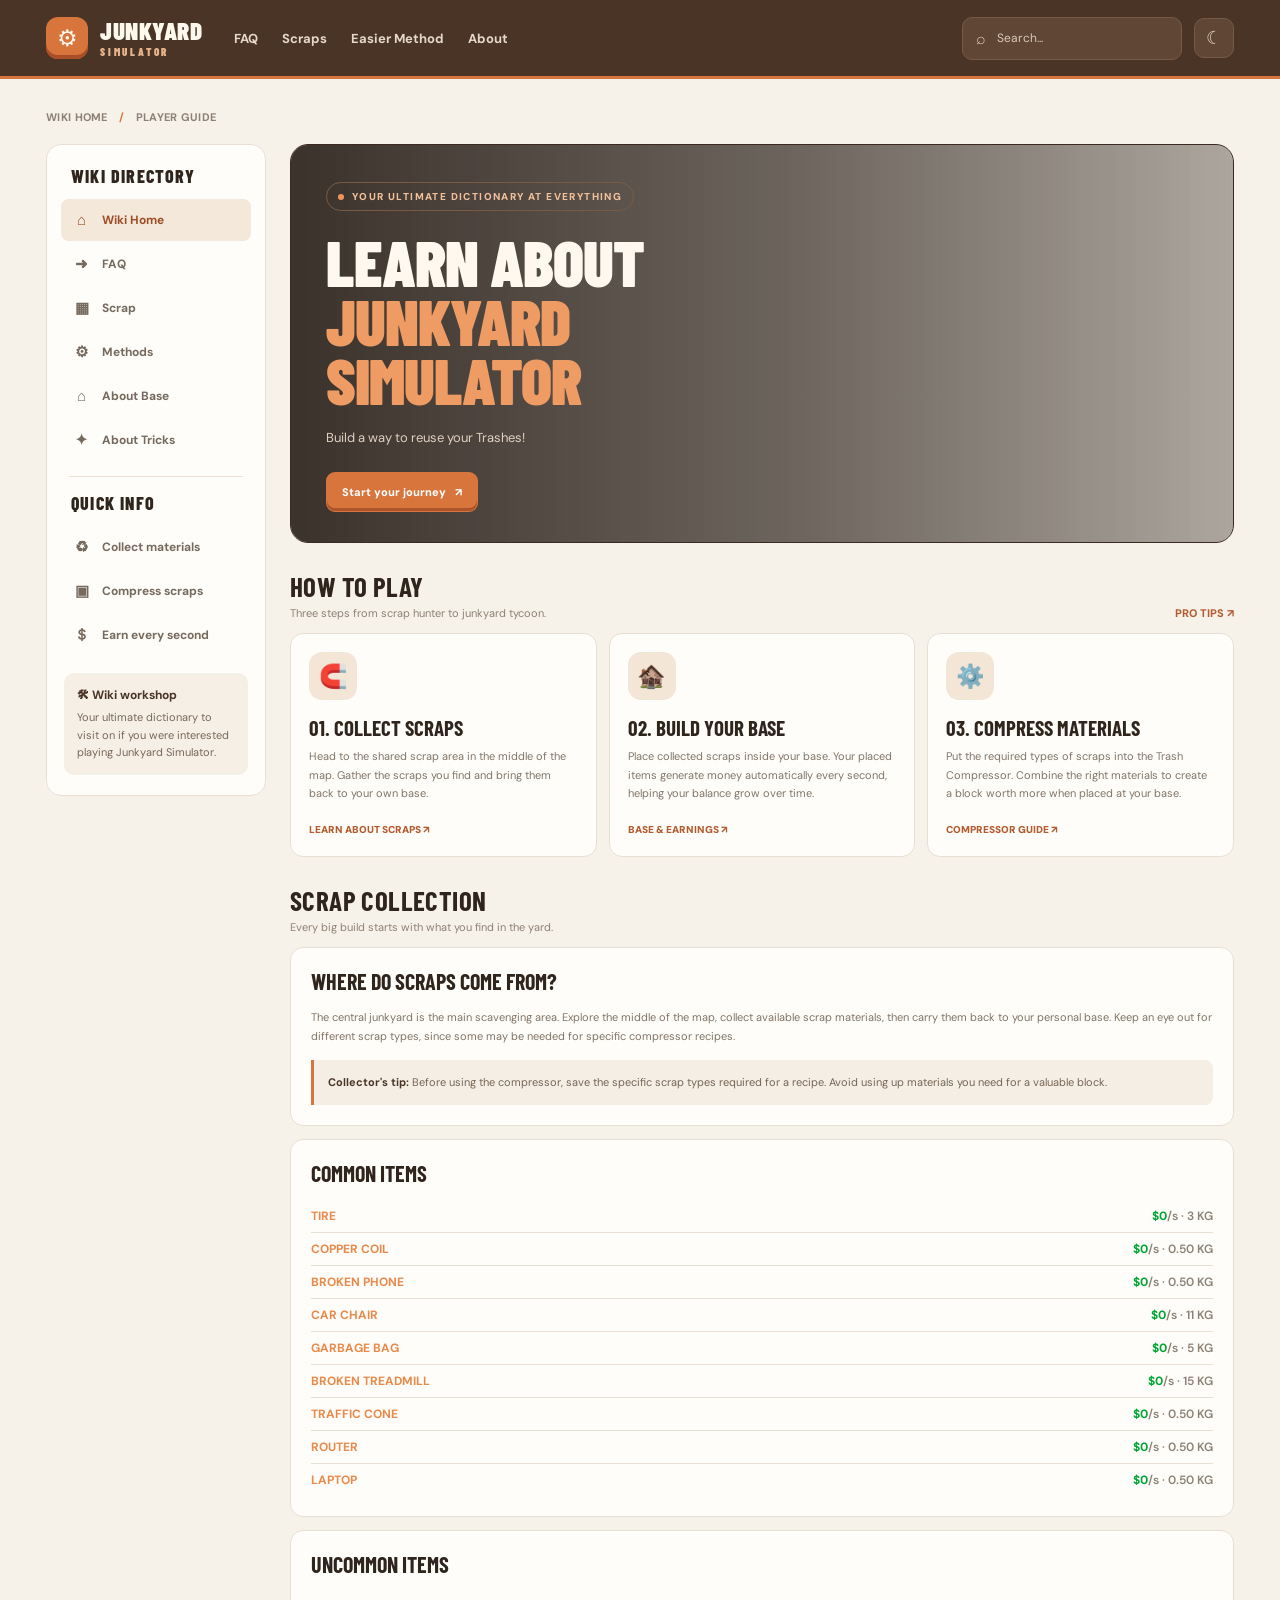
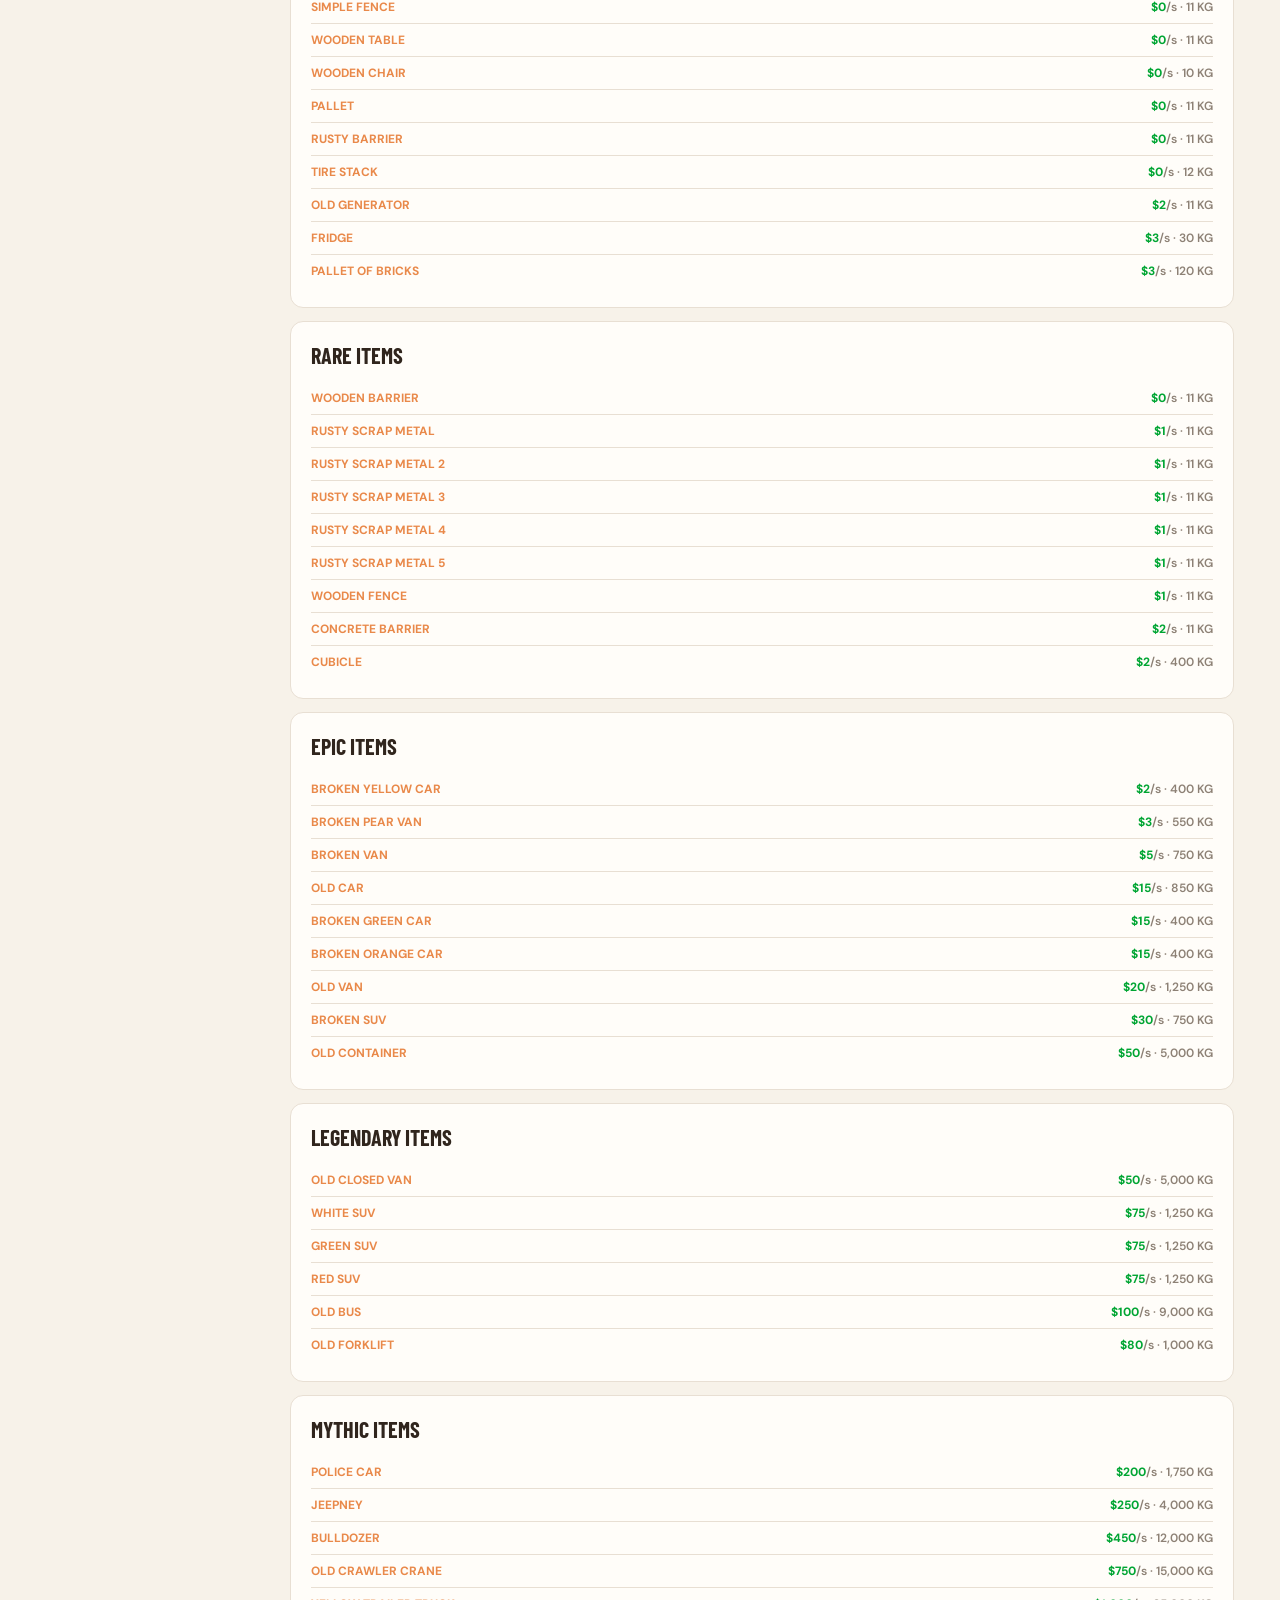
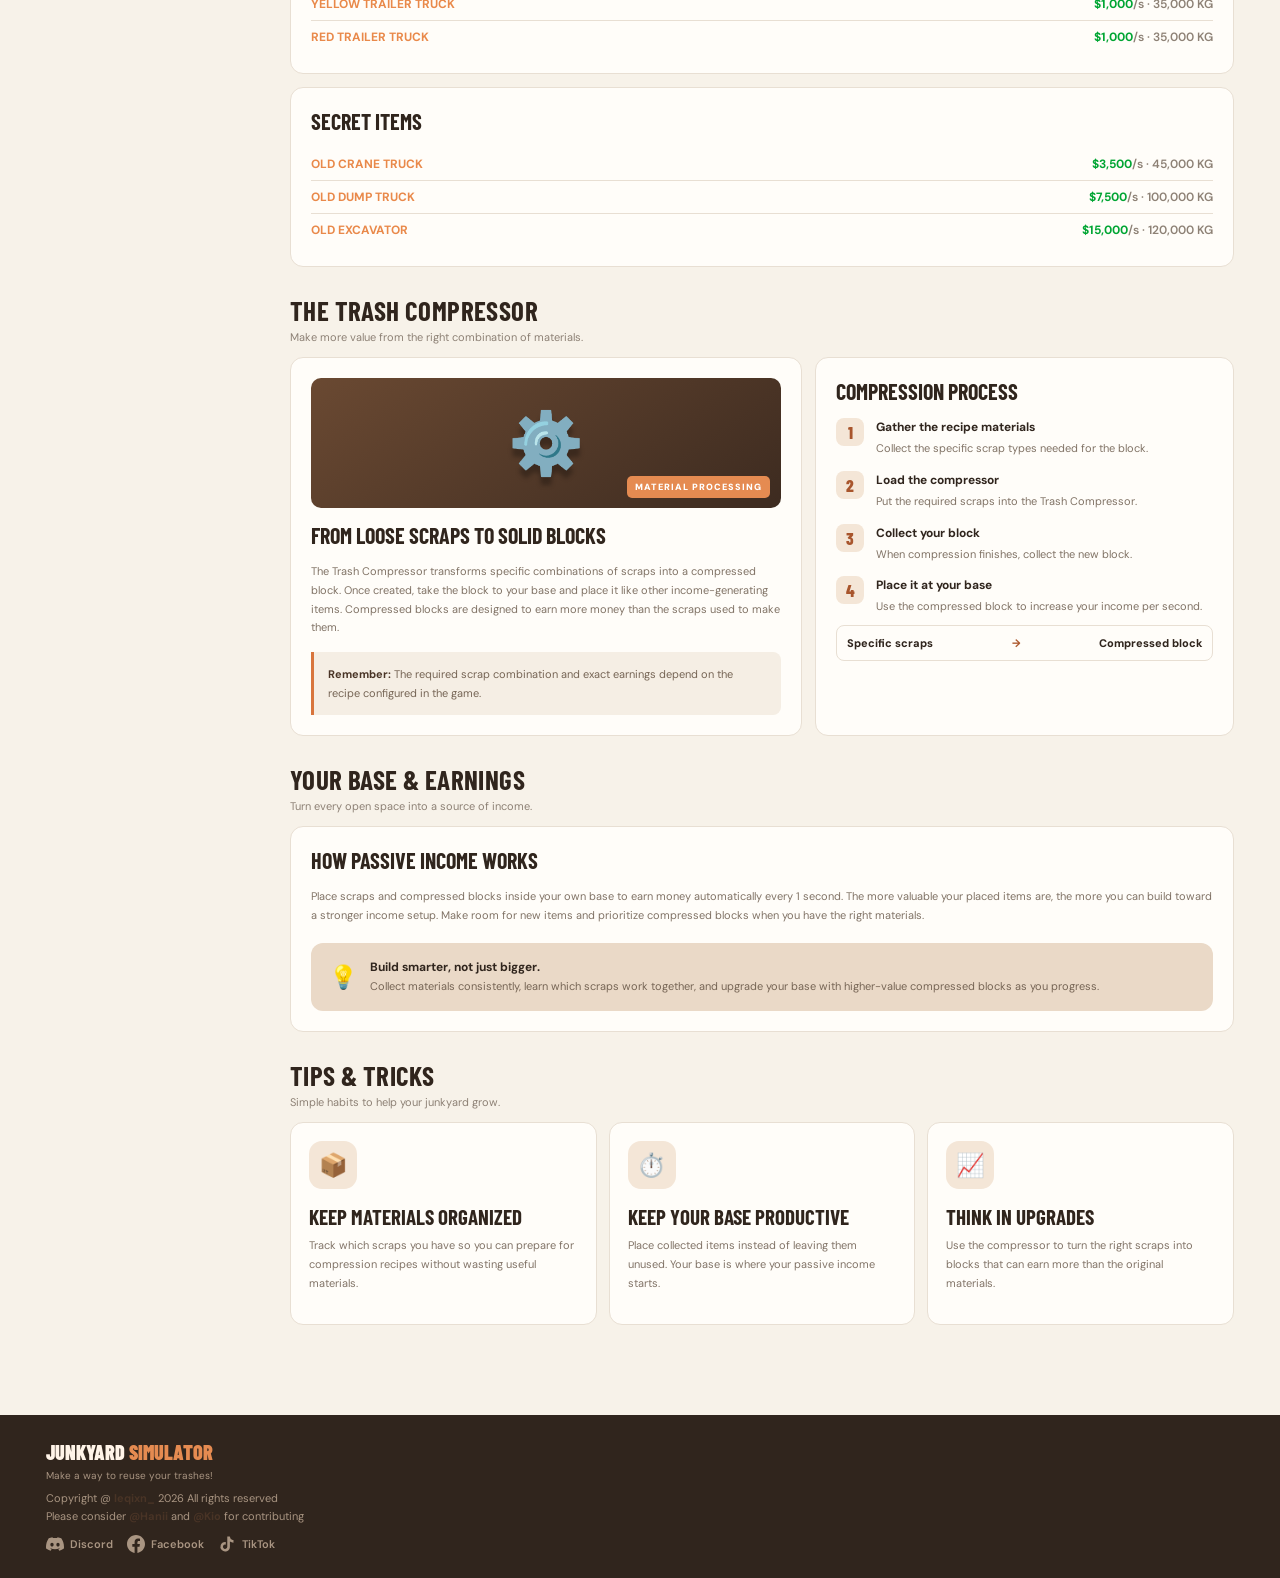
==== index.html @ 0f5ad276 "typo" ====
<!DOCTYPE html>
<html lang="en">
<head>
<meta charset="UTF-8">
<meta name="viewport" content="width=device-width, initial-scale=1.0">
<title>Junkyard Simulator Wiki</title>
<meta name="description" content="Your ultimate dictionary for Junkyard Simulator. Learn scraps, compressor recipes, base earnings, and pro tips.">
<meta name="theme-color" content="#d8753d">
<meta name="robots" content="index,follow">
<link rel="canonical" href="https://junkyardsimulator-wiki.fun/">
<meta name="color-scheme" content="light dark">
<meta property="og:type" content="website">
<meta property="og:url" content="https://junkyardsimulator-wiki.fun/">
<meta property="og:site_name" content="Junkyard Simulator Wiki">
<meta property="og:title" content="Junkyard Simulator Wiki">
<meta property="og:description" content="Build a way to reuse your trashes! Full guide on scraps, compressor, base earnings, and every item from Common to Secret.">
<meta property="og:image" content="https://junkyardsimulator-wiki.fun/images/background.png">
<meta property="og:image:secure_url" content="https://junkyardsimulator-wiki.fun/images/background.png">
<meta property="og:image:type" content="image/png">
<meta property="og:image:width" content="1695">
<meta property="og:image:height" content="986">
<meta property="og:image:alt" content="Junkyard Simulator Wiki background image">
<meta name="twitter:card" content="summary_large_image">
<meta name="twitter:title" content="Junkyard Simulator Wiki">
<meta name="twitter:description" content="Build a way to reuse your trashes! Full guide on scraps, compressor, base earnings, and every item from Common to Secret.">
<meta name="twitter:image" content="https://junkyardsimulator-wiki.fun/images/background.png">
<link rel="icon" href="https://tr.rbxcdn.com/180DAY-026770397558af02a18752bb04d2cb8a/768/432/Image/Webp/noFilter" type="image/webp">
<link rel="apple-touch-icon" href="https://tr.rbxcdn.com/180DAY-026770397558af02a18752bb04d2cb8a/768/432/Image/Webp/noFilter">
<link rel="preconnect" href="https://fonts.googleapis.com">
<link rel="preconnect" href="https://fonts.gstatic.com" crossorigin>
<link href="https://fonts.googleapis.com/css2?family=Barlow+Condensed:wght@600;700;800;900&family=DM+Sans:wght@400;500;600;700;800&display=swap" rel="stylesheet">
<style>
:root{
  --ink:#30251d;
  --brown:#493426;
  --brown2:#684a35;
  --rust:#d8753d;
  --cream:#f7f2e9;
  --paper:#fffdf9;
  --muted:#8d8175;
  --line:#e8dfd3;
  --green:#66865b;
  --topbar-text:#fff8ed;
  --nav-text:#e7d9ca;
  --search-bg:#604735;
  --search-border:#765a45;
  --search-placeholder:#d8c8b9;
  --side-text:#76695e;
  --side-hover-bg:#f4e8db;
  --side-hover-text:#9e4e26;
  --side-note-bg:#f6efe5;
  --side-note-text:#78685a;
  --hero-text:#fff8ee;
  --hero-p:#e1d0c0;
  --feature-p:#827468;
  --step-p:#817366;
  --tip-bg:#f5eee4;
  --tip-text:#766555;
  --info-bg:#ead9c7;
  --footer-bg:#30251d;
  --footer-text:#d9c6b5;
  --footer-muted:#a99582;
  --item-name:#E9894A;
}
body.dark{
  --ink:#e8e0d5;
  --brown:#1a1410;
  --brown2:#2a211c;
  --rust:#d8753d;
  --cream:#12100e;
  --paper:#1c1814;
  --muted:#9a8f82;
  --line:#2e2822;
  --green:#66865b;
  --topbar-text:#fff8ed;
  --nav-text:#cbbbaa;
  --search-bg:#2a211c;
  --search-border:#3d322a;
  --search-placeholder:#9a8f82;
  --side-text:#a99a8c;
  --side-hover-bg:#2a211c;
  --side-hover-text:#ef9b64;
  --side-note-bg:#221c18;
  --side-note-text:#a99a8c;
  --hero-text:#fff8ee;
  --hero-p:#cbbbaa;
  --feature-p:#a99a8c;
  --step-p:#a99a8c;
  --tip-bg:#221c18;
  --tip-text:#a99a8c;
  --info-bg:#2a211c;
  --footer-bg:#0e0c0a;
  --footer-text:#cbbbaa;
  --footer-muted:#8a7d70;
  --item-name:#E9894A;
}
*{box-sizing:border-box}
html{scroll-behavior:smooth}
body{margin:0;background:var(--cream);color:var(--ink);font-family:"DM Sans",sans-serif;transition:background .25s,color .25s}
a{color:inherit;text-decoration:none}
button{font:inherit;cursor:pointer;border:0;background:none}
.topbar{background:var(--brown);color:var(--topbar-text);border-bottom:3px solid var(--rust)}
.topbar-inner{max-width:1240px;margin:auto;padding:0 26px;min-height:76px;display:flex;align-items:center;gap:32px}
.brand{display:flex;align-items:center;gap:12px;min-width:max-content}
.brand-mark{height:42px;width:42px;border-radius:12px;background:var(--rust);display:grid;place-items:center;font-size:23px;box-shadow:inset 0 -4px #a94e27}
.brand-name{font-family:"Barlow Condensed",sans-serif;font-weight:900;font-size:25px;line-height:.9;letter-spacing:.5px}
.brand-name span{display:block;color:#e7b38c;font-size:11px;letter-spacing:2.8px;margin-top:5px}
.nav{display:flex;align-items:center;gap:24px;font-size:13px;font-weight:700;color:var(--nav-text)}
.nav a:hover{color:#ffbd8d}
.top-right{margin-left:auto;display:flex;align-items:center;gap:12px}
.search{display:flex;align-items:center;gap:9px;background:var(--search-bg);border:1px solid var(--search-border);border-radius:10px;padding:10px 13px;width:220px;color:var(--search-placeholder)}
.search input{background:transparent;border:0;outline:0;color:white;width:100%;font:inherit;font-size:12px}
.search input::placeholder{color:var(--search-placeholder)}
.theme-toggle{width:40px;height:40px;border-radius:10px;background:var(--search-bg);border:1px solid var(--search-border);display:grid;place-items:center;color:#e7d9ca;font-size:18px;transition:.2s}
.theme-toggle:hover{background:#765a45;color:#fff}
.page{max-width:1240px;margin:auto;padding:24px 26px 60px}
.breadcrumb{font-size:11px;color:var(--muted);font-weight:700;letter-spacing:.3px;margin:7px 0 20px}
.breadcrumb span{color:var(--rust);padding:0 8px}
.layout{display:grid;grid-template-columns:220px minmax(0,1fr);gap:24px;align-items:start}
.sidebar{background:var(--paper);border:1px solid var(--line);border-radius:15px;padding:20px 14px;position:sticky;top:18px}
.side-heading{font-family:"Barlow Condensed",sans-serif;font-size:18px;font-weight:800;letter-spacing:1.2px;margin:0 10px 12px}
.side-link{display:flex;align-items:center;gap:10px;padding:11px 10px;border-radius:8px;font-size:12px;font-weight:700;color:var(--side-text);margin:2px 0}
.side-link .ico{width:21px;text-align:center;font-size:15px}
.side-link.active,.side-link:hover{background:var(--side-hover-bg);color:var(--side-hover-text)}
.side-divider{height:1px;background:var(--line);margin:15px 8px}
.side-note{background:var(--side-note-bg);border-radius:10px;padding:13px;margin:17px 3px 0;font-size:11px;color:var(--side-note-text);line-height:1.6}
.side-note strong{display:block;color:var(--brown);font-size:12px;margin-bottom:4px}
body.dark .side-note strong{color:#ef9b64}
.content{min-width:0}
.hero{background-image:linear-gradient(90deg,rgba(30,20,14,.25),rgba(30,20,14,.12)),url("https://junkyardsimulator-wiki.fun/images/background.png");background-position:center;background-size:cover;background-repeat:no-repeat;border-radius:18px;overflow:hidden;position:relative;min-height:350px;color:var(--hero-text);display:grid;grid-template-columns:1.03fr .97fr;border:1px solid #3b2a1f}
.hero:before{content:"";position:absolute;inset:0;background:linear-gradient(90deg,rgba(30,20,14,.82) 0%,rgba(30,20,14,.55) 55%,rgba(30,20,14,.25) 100%);z-index:1}
.hero-copy{padding:37px 0 30px 35px;position:relative;z-index:2}
.eyebrow{display:inline-flex;align-items:center;gap:8px;border:1px solid #795b43;border-radius:30px;padding:7px 11px;font-size:10px;font-weight:800;letter-spacing:1.4px;color:#f2c19c;text-transform:uppercase}
.eyebrow:before{content:"";width:6px;height:6px;background:#ef965e;border-radius:50%}
h1{font-family:"Barlow Condensed",sans-serif;font-size:clamp(47px,5vw,68px);line-height:.92;letter-spacing:-1px;text-transform:uppercase;margin:22px 0 16px;font-weight:900;max-width:420px}
h1 em{font-style:normal;color:#ef9b64}
.hero-copy p{font-size:13px;line-height:1.8;color:var(--hero-p);max-width:370px;margin:0 0 23px}
.hero-actions{display:flex;gap:10px;flex-wrap:wrap}
.btn{display:inline-flex;align-items:center;justify-content:center;gap:9px;padding:12px 15px;border-radius:9px;font-size:11px;font-weight:800;border:1px solid transparent;transition:.2s}
.btn-primary{background:var(--rust);color:white;box-shadow:inset 0 -3px #ac552b}
.btn-primary:hover{transform:translateY(-2px);background:#e7844b}
.btn-outline{border-color:#80634d;color:#fff4e8}
.btn-outline:hover{background:#604735}
.hero-art{display:none}
section[id]{scroll-margin-top:22px}
button:focus-visible,a:focus-visible,input:focus-visible{outline:3px solid #ef9b64;outline-offset:3px}
.item-list .meta{font-variant-numeric:tabular-nums}
@media(prefers-reduced-motion:reduce){html{scroll-behavior:auto}*,*::before,*::after{transition:none!important;animation:none!important}}
.section-head{display:flex;align-items:end;justify-content:space-between;gap:12px;margin:27px 0 13px}
.section-head h2{font-family:"Barlow Condensed",sans-serif;text-transform:uppercase;font-size:27px;letter-spacing:.4px;margin:0}
.section-head p{font-size:11px;color:var(--muted);margin:4px 0 0}
.text-link{font-size:11px;color:#b45c30;font-weight:800;white-space:nowrap}
.feature-grid{display:grid;grid-template-columns:repeat(3,1fr);gap:12px}
.feature{background:var(--paper);border:1px solid var(--line);border-radius:13px;padding:18px;transition:.2s}
.feature:hover{transform:translateY(-3px);box-shadow:0 9px 22px #4c33200d;border-color:#d7b79a}
.feature-icon{width:48px;height:48px;display:grid;place-items:center;background:#f4e6d7;border-radius:13px;font-size:23px;margin-bottom:15px}
body.dark .feature-icon{background:#2a211c}
.feature h3{font-family:"Barlow Condensed",sans-serif;text-transform:uppercase;font-size:21px;margin:0 0 7px}
.feature p{font-size:11px;color:var(--feature-p);line-height:1.7;margin:0 0 14px}
.feature a{font-size:10px;color:#b45c30;font-weight:900}
.guide-grid{display:grid;grid-template-columns:1.1fr .9fr;gap:13px}
.panel{background:var(--paper);border:1px solid var(--line);border-radius:13px;padding:20px}
.panel h3{font-family:"Barlow Condensed",sans-serif;text-transform:uppercase;font-size:22px;margin:0 0 14px}
.steps{display:grid;gap:13px}
.step{display:flex;gap:12px;align-items:flex-start}
.step-num{width:28px;height:28px;border-radius:8px;background:#f4e6d7;color:#a8552c;display:grid;place-items:center;font-family:"Barlow Condensed",sans-serif;font-size:17px;font-weight:800;flex-shrink:0}
body.dark .step-num{background:#2a211c}
.step strong{display:block;font-size:12px;margin:1px 0 4px}
.step p{font-size:11px;color:var(--step-p);line-height:1.65;margin:0}
.tip{background:var(--tip-bg);border-left:3px solid var(--rust);padding:13px 14px;border-radius:0 8px 8px 0;font-size:11px;color:var(--tip-text);line-height:1.7;margin-top:15px}
.tip strong{color:var(--brown)}
body.dark .tip strong{color:#ef9b64}
.compressor-visual{height:130px;border-radius:10px;background:linear-gradient(145deg,#6a4932,#3d2b20);display:grid;place-items:center;position:relative;overflow:hidden;margin-bottom:14px}
.compressor-icon{font-size:61px;filter:drop-shadow(0 8px 2px #0004)}
.compressor-label{position:absolute;bottom:10px;right:11px;background:#e58b51;color:#fff;padding:5px 8px;border-radius:5px;font-size:9px;font-weight:900;letter-spacing:1px}
.panel p{font-size:11px;color:var(--step-p);line-height:1.7}
.recipe{display:flex;align-items:center;justify-content:space-between;border:1px solid var(--line);border-radius:8px;padding:10px;margin-top:9px;font-size:11px;font-weight:800}
.recipe span{color:#ad5b31}
.info-banner{margin-top:18px;background:var(--info-bg);border-radius:12px;padding:16px 18px;display:flex;gap:12px;align-items:center}
.info-banner .bulb{font-size:23px}
.info-banner strong{font-size:12px;display:block;margin-bottom:3px}
.info-banner p{font-size:11px;color:var(--tip-text);margin:0;line-height:1.6}
.item-list{margin:0;padding:0;list-style:none}
.item-list li{padding:8px 0;border-bottom:1px solid var(--line);font-size:12px;display:flex;justify-content:space-between;gap:12px}
.item-list li:last-child{border-bottom:0}
.item-list .name{font-weight:700;color:var(--item-name)}
.item-list .meta{color:var(--muted);font-weight:600;white-space:nowrap}
.item-list .price{color:#00A533;font-weight:700}
.copyright{font-size:11px;color:var(--footer-muted);line-height:1.6;margin-top:8px}
.copyright .hl{color:#493426;font-weight:700}
body.dark .copyright .hl{color:#E9894A}
.social-links{display:flex;flex-wrap:wrap;gap:14px;margin-top:10px}
.social-link{display:inline-flex;align-items:center;gap:6px;color:var(--footer-muted);font-size:11px;font-weight:600}
.social-link:hover{color:#fff4e8}
.social-link svg{width:18px;height:18px;fill:currentColor}
footer{background:var(--footer-bg);color:var(--footer-text);margin-top:30px}
.footer-inner{max-width:1240px;margin:auto;padding:25px 26px;display:flex;justify-content:space-between;align-items:center;gap:20px;font-size:10px}
.footer-brand{font-family:"Barlow Condensed",sans-serif;font-size:20px;font-weight:900;color:#fff4e8}
.footer-brand span{color:#e58b51}
.footer-inner p{color:var(--footer-muted);margin:5px 0 0}
.no-results{display:none;padding:15px;background:var(--paper);border:1px solid var(--line);border-radius:10px;font-size:12px;margin-top:10px}
@media(max-width:900px){.topbar-inner{gap:18px}.nav{gap:13px}.search{width:175px}.layout{grid-template-columns:180px minmax(0,1fr);gap:15px}.hero{grid-template-columns:1fr}.hero-copy{padding:30px 30px 10px}.feature-grid{gap:8px}.feature{padding:14px}}
@media(max-width:650px){.topbar-inner{padding:14px 17px;flex-wrap:wrap;gap:13px}.brand{margin-right:auto}.nav{order:3;width:100%;overflow-x:auto;padding-bottom:3px}.top-right{order:2;width:100%;justify-content:flex-end}.search{width:100%}.page{padding:17px 14px 40px}.layout{display:block}.sidebar{position:static;display:flex;gap:4px;overflow-x:auto;padding:8px;margin-bottom:15px}.side-heading,.side-divider,.side-note{display:none}.side-link{white-space:nowrap;padding:9px 11px;margin:0}.hero-copy{padding:25px 22px 8px}.feature-grid{grid-template-columns:1fr}.feature{display:grid;grid-template-columns:52px 1fr;column-gap:12px;align-items:start}.feature-icon{grid-row:1/4;margin:0}.feature h3{margin-top:2px}.feature p{margin-bottom:8px}.guide-grid{grid-template-columns:1fr}.section-head h2{font-size:25px}.footer-inner{padding:23px 17px;align-items:flex-start;flex-direction:column}}
</style>
</head>
<body>
<header class="topbar">
<div class="topbar-inner">
<a class="brand" href="/home" aria-label="Junkyard Simulator Wiki home">
<div class="brand-mark">⚙</div>
<div class="brand-name">JUNKYARD<span>SIMULATOR</span></div>
</a>
<nav class="nav">
<a href="/getting-started">FAQ</a>
<a href="/scraps">Scraps</a>
<a href="/compressor">Easier Method</a>
<a href="/base">About</a>
</nav>
<div class="top-right">
<label class="search"><span>⌕</span><input id="searchInput" type="search" placeholder="Search..." aria-label="Search the wiki"></label>
<button class="theme-toggle" id="themeToggle" aria-label="Toggle dark mode" title="Toggle dark / light mode">☾</button>
</div>
</div>
</header>
<main class="page" id="home">
<div class="breadcrumb">WIKI HOME <span>/</span> PLAYER GUIDE</div>
<div class="layout">
<aside class="sidebar">
<h2 class="side-heading">WIKI DIRECTORY</h2>
<a class="side-link active" href="/home"><span class="ico">⌂</span> Wiki Home</a>
<a class="side-link" href="/getting-started"><span class="ico">➜</span> FAQ</a>
<a class="side-link" href="/scraps"><span class="ico">▦</span> Scrap</a>
<a class="side-link" href="/compressor"><span class="ico">⚙</span> Methods</a>
<a class="side-link" href="/base"><span class="ico">⌂</span> About Base</a>
<a class="side-link" href="/tips"><span class="ico">✦</span> About Tricks</a>
<div class="side-divider"></div>
<h2 class="side-heading">QUICK INFO</h2>
<a class="side-link" href="/scraps"><span class="ico">♻</span> Collect materials</a>
<a class="side-link" href="/compressor"><span class="ico">▣</span> Compress scraps</a>
<a class="side-link" href="/base"><span class="ico">＄</span> Earn every second</a>
<div class="side-note"><strong>🛠 Wiki workshop</strong>Your ultimate dictionary to visit on if you were interested playing Junkyard Simulator.</div>
</aside>
<div class="content">
<section class="hero">
<div class="hero-copy">
<div class="eyebrow">Your ultimate dictionary at everything</div>
<h1>Learn about<br><em>Junkyard Simulator</em></h1>
<p>Build a way to reuse your Trashes!</p>
<div class="hero-actions">
<a class="btn btn-primary" href="/getting-started">Start your journey <span>↗</span></a>
</div>
</div>
</section>
<section id="getting-started" class="searchable">
<div class="section-head"><div><h2>How to play</h2><p>Three steps from scrap hunter to junkyard tycoon.</p></div><a class="text-link" href="/tips">PRO TIPS ↗</a></div>
<div class="feature-grid">
<article class="feature searchable" data-search="collect scraps central yard middle area scavenging materials">
<div class="feature-icon">🧲</div><h3>01. Collect scraps</h3><p>Head to the shared scrap area in the middle of the map. Gather the scraps you find and bring them back to your own base.</p><a href="/scraps">LEARN ABOUT SCRAPS ↗</a>
</article>
<article class="feature searchable" data-search="place base scraps passive money earnings every second">
<div class="feature-icon">🏚️</div><h3>02. Build your base</h3><p>Place collected scraps inside your base. Your placed items generate money automatically every second, helping your balance grow over time.</p><a href="/base">BASE & EARNINGS ↗</a>
</article>
<article class="feature searchable" data-search="trash compressor matching specific scraps compressed block higher money">
<div class="feature-icon">⚙️</div><h3>03. Compress materials</h3><p>Put the required types of scraps into the Trash Compressor. Combine the right materials to create a block worth more when placed at your base.</p><a href="/compressor">COMPRESSOR GUIDE ↗</a>
</article>
</div>
</section>
<section id="scraps" class="searchable">
<div class="section-head"><div><h2>Scrap collection</h2><p>Every big build starts with what you find in the yard.</p></div></div>
<div class="panel">
<h3>Where do scraps come from?</h3>
<p>The central junkyard is the main scavenging area. Explore the middle of the map, collect available scrap materials, then carry them back to your personal base. Keep an eye out for different scrap types, since some may be needed for specific compressor recipes.</p>
<div class="tip"><strong>Collector's tip:</strong> Before using the compressor, save the specific scrap types required for a recipe. Avoid using up materials you need for a valuable block.</div>
</div>
<div class="panel" style="margin-top:13px">
<h3>Common Items</h3>
<ul class="item-list">
<li><span class="name">TIRE</span><span class="meta"><span class="price">$0</span>/s · 3 KG</span></li>
<li><span class="name">COPPER COIL</span><span class="meta"><span class="price">$0</span>/s · 0.50 KG</span></li>
<li><span class="name">BROKEN PHONE</span><span class="meta"><span class="price">$0</span>/s · 0.50 KG</span></li>
<li><span class="name">CAR CHAIR</span><span class="meta"><span class="price">$0</span>/s · 11 KG</span></li>
<li><span class="name">GARBAGE BAG</span><span class="meta"><span class="price">$0</span>/s · 5 KG</span></li>
<li><span class="name">BROKEN TREADMILL</span><span class="meta"><span class="price">$0</span>/s · 15 KG</span></li>
<li><span class="name">TRAFFIC CONE</span><span class="meta"><span class="price">$0</span>/s · 0.50 KG</span></li>
<li><span class="name">ROUTER</span><span class="meta"><span class="price">$0</span>/s · 0.50 KG</span></li>
<li><span class="name">LAPTOP</span><span class="meta"><span class="price">$0</span>/s · 0.50 KG</span></li>
</ul>
</div>
<div class="panel" style="margin-top:13px">
<h3>Uncommon Items</h3>
<ul class="item-list">
<li><span class="name">SIMPLE FENCE</span><span class="meta"><span class="price">$0</span>/s · 11 KG</span></li>
<li><span class="name">WOODEN TABLE</span><span class="meta"><span class="price">$0</span>/s · 11 KG</span></li>
<li><span class="name">WOODEN CHAIR</span><span class="meta"><span class="price">$0</span>/s · 10 KG</span></li>
<li><span class="name">PALLET</span><span class="meta"><span class="price">$0</span>/s · 11 KG</span></li>
<li><span class="name">RUSTY BARRIER</span><span class="meta"><span class="price">$0</span>/s · 11 KG</span></li>
<li><span class="name">TIRE STACK</span><span class="meta"><span class="price">$0</span>/s · 12 KG</span></li>
<li><span class="name">OLD GENERATOR</span><span class="meta"><span class="price">$2</span>/s · 11 KG</span></li>
<li><span class="name">FRIDGE</span><span class="meta"><span class="price">$3</span>/s · 30 KG</span></li>
<li><span class="name">PALLET OF BRICKS</span><span class="meta"><span class="price">$3</span>/s · 120 KG</span></li>
</ul>
</div>
<div class="panel" style="margin-top:13px">
<h3>Rare Items</h3>
<ul class="item-list">
<li><span class="name">WOODEN BARRIER</span><span class="meta"><span class="price">$0</span>/s · 11 KG</span></li>
<li><span class="name">RUSTY SCRAP METAL</span><span class="meta"><span class="price">$1</span>/s · 11 KG</span></li>
<li><span class="name">RUSTY SCRAP METAL 2</span><span class="meta"><span class="price">$1</span>/s · 11 KG</span></li>
<li><span class="name">RUSTY SCRAP METAL 3</span><span class="meta"><span class="price">$1</span>/s · 11 KG</span></li>
<li><span class="name">RUSTY SCRAP METAL 4</span><span class="meta"><span class="price">$1</span>/s · 11 KG</span></li>
<li><span class="name">RUSTY SCRAP METAL 5</span><span class="meta"><span class="price">$1</span>/s · 11 KG</span></li>
<li><span class="name">WOODEN FENCE</span><span class="meta"><span class="price">$1</span>/s · 11 KG</span></li>
<li><span class="name">CONCRETE BARRIER</span><span class="meta"><span class="price">$2</span>/s · 11 KG</span></li>
<li><span class="name">CUBICLE</span><span class="meta"><span class="price">$2</span>/s · 400 KG</span></li>
</ul>
</div>
<div class="panel" style="margin-top:13px">
<h3>Epic Items</h3>
<ul class="item-list">
<li><span class="name">BROKEN YELLOW CAR</span><span class="meta"><span class="price">$2</span>/s · 400 KG</span></li>
<li><span class="name">BROKEN PEAR VAN</span><span class="meta"><span class="price">$3</span>/s · 550 KG</span></li>
<li><span class="name">BROKEN VAN</span><span class="meta"><span class="price">$5</span>/s · 750 KG</span></li>
<li><span class="name">OLD CAR</span><span class="meta"><span class="price">$15</span>/s · 850 KG</span></li>
<li><span class="name">BROKEN GREEN CAR</span><span class="meta"><span class="price">$15</span>/s · 400 KG</span></li>
<li><span class="name">BROKEN ORANGE CAR</span><span class="meta"><span class="price">$15</span>/s · 400 KG</span></li>
<li><span class="name">OLD VAN</span><span class="meta"><span class="price">$20</span>/s · 1,250 KG</span></li>
<li><span class="name">BROKEN SUV</span><span class="meta"><span class="price">$30</span>/s · 750 KG</span></li>
<li><span class="name">OLD CONTAINER</span><span class="meta"><span class="price">$50</span>/s · 5,000 KG</span></li>
</ul>
</div>
<div class="panel" style="margin-top:13px">
<h3>Legendary Items</h3>
<ul class="item-list">
<li><span class="name">OLD CLOSED VAN</span><span class="meta"><span class="price">$50</span>/s · 5,000 KG</span></li>
<li><span class="name">WHITE SUV</span><span class="meta"><span class="price">$75</span>/s · 1,250 KG</span></li>
<li><span class="name">GREEN SUV</span><span class="meta"><span class="price">$75</span>/s · 1,250 KG</span></li>
<li><span class="name">RED SUV</span><span class="meta"><span class="price">$75</span>/s · 1,250 KG</span></li>
<li><span class="name">OLD BUS</span><span class="meta"><span class="price">$100</span>/s · 9,000 KG</span></li>
<li><span class="name">OLD FORKLIFT</span><span class="meta"><span class="price">$80</span>/s · 1,000 KG</span></li>
</ul>
</div>
<div class="panel" style="margin-top:13px">
<h3>Mythic Items</h3>
<ul class="item-list">
<li><span class="name">POLICE CAR</span><span class="meta"><span class="price">$200</span>/s · 1,750 KG</span></li>
<li><span class="name">JEEPNEY</span><span class="meta"><span class="price">$250</span>/s · 4,000 KG</span></li>
<li><span class="name">BULLDOZER</span><span class="meta"><span class="price">$450</span>/s · 12,000 KG</span></li>
<li><span class="name">OLD CRAWLER CRANE</span><span class="meta"><span class="price">$750</span>/s · 15,000 KG</span></li>
<li><span class="name">YELLOW TRAILER TRUCK</span><span class="meta"><span class="price">$1,000</span>/s · 35,000 KG</span></li>
<li><span class="name">RED TRAILER TRUCK</span><span class="meta"><span class="price">$1,000</span>/s · 35,000 KG</span></li>
</ul>
</div>
<div class="panel" style="margin-top:13px">
<h3>Secret Items</h3>
<ul class="item-list">
<li><span class="name">OLD CRANE TRUCK</span><span class="meta"><span class="price">$3,500</span>/s · 45,000 KG</span></li>
<li><span class="name">OLD DUMP TRUCK</span><span class="meta"><span class="price">$7,500</span>/s · 100,000 KG</span></li>
<li><span class="name">OLD EXCAVATOR</span><span class="meta"><span class="price">$15,000</span>/s · 120,000 KG</span></li>
</ul>
</div>
</section>
<section id="compressor" class="searchable">
<div class="section-head"><div><h2>The Trash Compressor</h2><p>Make more value from the right combination of materials.</p></div></div>
<div class="guide-grid">
<div class="panel">
<div class="compressor-visual"><div class="compressor-icon">⚙️</div><div class="compressor-label">MATERIAL PROCESSING</div></div>
<h3>From loose scraps to solid blocks</h3>
<p>The Trash Compressor transforms specific combinations of scraps into a compressed block. Once created, take the block to your base and place it like other income-generating items. Compressed blocks are designed to earn more money than the scraps used to make them.</p>
<div class="tip"><strong>Remember:</strong> The required scrap combination and exact earnings depend on the recipe configured in the game.</div>
</div>
<div class="panel">
<h3>Compression process</h3>
<div class="steps">
<div class="step"><div class="step-num">1</div><div><strong>Gather the recipe materials</strong><p>Collect the specific scrap types needed for the block.</p></div></div>
<div class="step"><div class="step-num">2</div><div><strong>Load the compressor</strong><p>Put the required scraps into the Trash Compressor.</p></div></div>
<div class="step"><div class="step-num">3</div><div><strong>Collect your block</strong><p>When compression finishes, collect the new block.</p></div></div>
<div class="step"><div class="step-num">4</div><div><strong>Place it at your base</strong><p>Use the compressed block to increase your income per second.</p></div></div>
</div>
<div class="recipe"><div>Specific scraps</div><span>→</span><div>Compressed block</div></div>
</div>
</div>
</section>
<section id="base" class="searchable">
<div class="section-head"><div><h2>Your base & earnings</h2><p>Turn every open space into a source of income.</p></div></div>
<div class="panel">
<h3>How passive income works</h3>
<p>Place scraps and compressed blocks inside your own base to earn money automatically every 1 second. The more valuable your placed items are, the more you can build toward a stronger income setup. Make room for new items and prioritize compressed blocks when you have the right materials.</p>
<div class="info-banner"><div class="bulb">💡</div><div><strong>Build smarter, not just bigger.</strong><p>Collect materials consistently, learn which scraps work together, and upgrade your base with higher-value compressed blocks as you progress.</p></div></div>
</div>
</section>
<section id="tips" class="searchable">
<div class="section-head"><div><h2>Tips & tricks</h2><p>Simple habits to help your junkyard grow.</p></div></div>
<div class="feature-grid">
<article class="feature searchable" data-search="plan organize scraps recipes materials"><div class="feature-icon">📦</div><h3>Keep materials organized</h3><p>Track which scraps you have so you can prepare for compression recipes without wasting useful materials.</p></article>
<article class="feature searchable" data-search="passive income base placement every second"><div class="feature-icon">⏱️</div><h3>Keep your base productive</h3><p>Place collected items instead of leaving them unused. Your base is where your passive income starts.</p></article>
<article class="feature searchable" data-search="compressed blocks more money value upgrades"><div class="feature-icon">📈</div><h3>Think in upgrades</h3><p>Use the compressor to turn the right scraps into blocks that can earn more than the original materials.</p></article>
</div>
</section>
<div id="noResults" class="no-results">No matching wiki topics found. Try searching for scraps, compressor, base, or earnings.</div>
</div>
</div>
</main>
<footer>
<div class="footer-inner">
<div>
<div class="footer-brand">JUNKYARD <span>SIMULATOR</span></div>
<p>Make a way to reuse your trashes!</p>
<div class="copyright">
Copyright @ <span class="hl">leqixn_</span> 2026 All rights reserved<br>
Please consider <span class="hl">@Hanii</span> and <span class="hl">@Kio</span> for contributing
</div>
<div class="social-links">
<a class="social-link" href="https://discord.gg/dzgmbGKB7J" target="_blank" rel="noopener noreferrer">
<svg viewBox="0 0 24 24" aria-hidden="true"><path d="M20.317 4.37a19.791 19.791 0 0 0-4.885-1.515.074.074 0 0 0-.079.037c-.21.375-.444.864-.608 1.25a18.27 18.27 0 0 0-5.487 0 12.64 12.64 0 0 0-.617-1.25.077.077 0 0 0-.079-.037A19.736 19.736 0 0 0 3.677 4.37a.07.07 0 0 0-.032.027C.533 9.046-.32 13.58.099 18.057a.082.082 0 0 0 .031.057 19.9 19.9 0 0 0 5.993 3.03.078.078 0 0 0 .084-.028 14.09 14.09 0 0 0 1.226-1.994.076.076 0 0 0-.041-.106 13.107 13.107 0 0 1-1.872-.892.077.077 0 0 1-.008-.128 10.2 10.2 0 0 0 .372-.292.074.074 0 0 1 .077-.01c3.928 1.793 8.18 1.793 12.062 0a.074.074 0 0 1 .078.01c.12.098.246.198.373.292a.077.077 0 0 1-.006.127 12.299 12.299 0 0 1-1.873.892.077.077 0 0 0-.041.107c.36.698.772 1.362 1.225 1.993a.076.076 0 0 0 .084.028 19.839 19.839 0 0 0 6.002-3.03.077.077 0 0 0 .032-.054c.5-5.177-.838-9.674-3.549-13.66a.061.061 0 0 0-.031-.03zM8.02 15.33c-1.183 0-2.157-1.085-2.157-2.419 0-1.333.956-2.419 2.157-2.419 1.21 0 2.176 1.096 2.157 2.42 0 1.333-.956 2.418-2.157 2.418zm7.975 0c-1.183 0-2.157-1.085-2.157-2.419 0-1.333.955-2.419 2.157-2.419 1.21 0 2.176 1.096 2.157 2.42 0 1.333-.946 2.418-2.157 2.418z"/></svg>
Discord
</a>
<a class="social-link" href="https://web.facebook.com/LazySlyyy" target="_blank" rel="noopener noreferrer">
<svg viewBox="0 0 24 24" aria-hidden="true"><path d="M24 12.073c0-6.627-5.373-12-12-12s-12 5.373-12 12c0 5.99 4.388 10.954 10.125 11.854v-8.385H7.078v-3.47h3.047V9.43c0-3.007 1.792-4.669 4.533-4.669 1.312 0 2.686.235 2.686.235v2.953H15.83c-1.491 0-1.956.925-1.956 1.874v2.25h3.328l-.532 3.47h-2.796v8.385C19.612 23.027 24 18.062 24 12.073z"/></svg>
Facebook
</a>
<a class="social-link" href="https://www.tiktok.com/@lazysly_" target="_blank" rel="noopener noreferrer">
<svg viewBox="0 0 24 24" aria-hidden="true"><path d="M19.59 6.69a4.83 4.83 0 0 1-3.77-4.25V2h-3.45v13.67a2.89 2.89 0 0 1-5.2 1.74 2.89 2.89 0 0 1 2.31-4.64 2.93 2.93 0 0 1 .88.13V9.4a6.84 6.84 0 0 0-1-.05A6.33 6.33 0 0 0 5 20.1a6.34 6.34 0 0 0 10.86-4.43v-7a8.16 8.16 0 0 0 4.77 1.52v-3.4a4.85 4.85 0 0 1-1-.1z"/></svg>
TikTok
</a>
</div>
</div>
</div>
</footer>
<script>
const routeIds = new Set(["home", "getting-started", "scraps", "compressor", "base", "tips"]);
function routeSlug() {
  const slug = decodeURIComponent(location.pathname.replace(/^\/+|\/+$/g, ""));
  return slug || "home";
}
function showRoute(slug, updateHistory = false) {
  const targetId = routeIds.has(slug) ? slug : "home";
  const target = document.getElementById(targetId);
  if (updateHistory) history.pushState({}, "", targetId === "home" ? "/" : "/" + targetId);
  if (target) target.scrollIntoView({behavior: "smooth", block: "start"});
  document.querySelectorAll(".side-link").forEach(link => {
    link.classList.toggle("active", link.getAttribute("href") === (targetId === "home" ? "/home" : "/" + targetId));
  });
}
document.addEventListener("click", event => {
  const link = event.target.closest('a[href^="/"]');
  if (!link || link.origin !== location.origin) return;
  const slug = link.getAttribute("href").replace(/^\/+|\/+$/g, "") || "home";
  if (!routeIds.has(slug)) return;
  event.preventDefault();
  showRoute(slug, true);
});
window.addEventListener("popstate", () => showRoute(routeSlug()));
window.addEventListener("DOMContentLoaded", () => {
  if (routeSlug() !== "home") setTimeout(() => showRoute(routeSlug()), 0);
});

const searchInput = document.getElementById("searchInput");
const noResults = document.getElementById("noResults");
const content = document.querySelector(".content");
const sections = [...content.querySelectorAll(":scope > section.searchable")];
const featureCards = [...content.querySelectorAll("article.feature.searchable")];

function runSearch() {
  const query = searchInput.value.trim().toLocaleLowerCase();
  let visibleMatches = 0;

  sections.forEach(section => {
    const sectionText = (section.innerText + " " + (section.dataset.search || "")).toLocaleLowerCase();
    const sectionMatches = !query || sectionText.includes(query);
    section.style.display = sectionMatches ? "" : "none";

    const cards = [...section.querySelectorAll("article.feature.searchable")];
    cards.forEach(card => {
      const cardText = (card.innerText + " " + (card.dataset.search || "")).toLocaleLowerCase();
      const cardMatches = !query || cardText.includes(query);
      card.style.display = cardMatches ? "" : "none";
      if (query && cardMatches) visibleMatches++;
    });

    if (query && sectionMatches && cards.length === 0) visibleMatches++;
    if (query && sectionMatches && cards.length > 0 && !cards.some(card => {
      const cardText = (card.innerText + " " + (card.dataset.search || "")).toLocaleLowerCase();
      return cardText.includes(query);
    }) && !sectionText.includes(query)) {
      section.style.display = "none";
    }
  });

  noResults.style.display = query && visibleMatches === 0 ? "block" : "none";
}

searchInput.addEventListener("input", runSearch);

const sideLinks = [...document.querySelectorAll(".side-link")];
sideLinks.forEach(link => {
  link.addEventListener("click", () => {
    sideLinks.forEach(item => item.classList.remove("active"));
    link.classList.add("active");
  });
});

const themeToggle = document.getElementById("themeToggle");
const body = document.body;

function setTheme(theme) {
  const isDark = theme === "dark";
  body.classList.toggle("dark", isDark);
  themeToggle.textContent = isDark ? "☀" : "☾";
  themeToggle.setAttribute("aria-label", isDark ? "Switch to light mode" : "Switch to dark mode");
  themeToggle.setAttribute("aria-pressed", String(isDark));
}

let savedTheme = "light";
try {
  savedTheme = localStorage.getItem("theme") || "light";
} catch (error) {
  savedTheme = "light";
}
setTheme(savedTheme);

themeToggle.addEventListener("click", () => {
  const nextTheme = body.classList.contains("dark") ? "light" : "dark";
  setTheme(nextTheme);
  try {
    localStorage.setItem("theme", nextTheme);
  } catch (error) {
  }
});
</script>
</body>
</html>
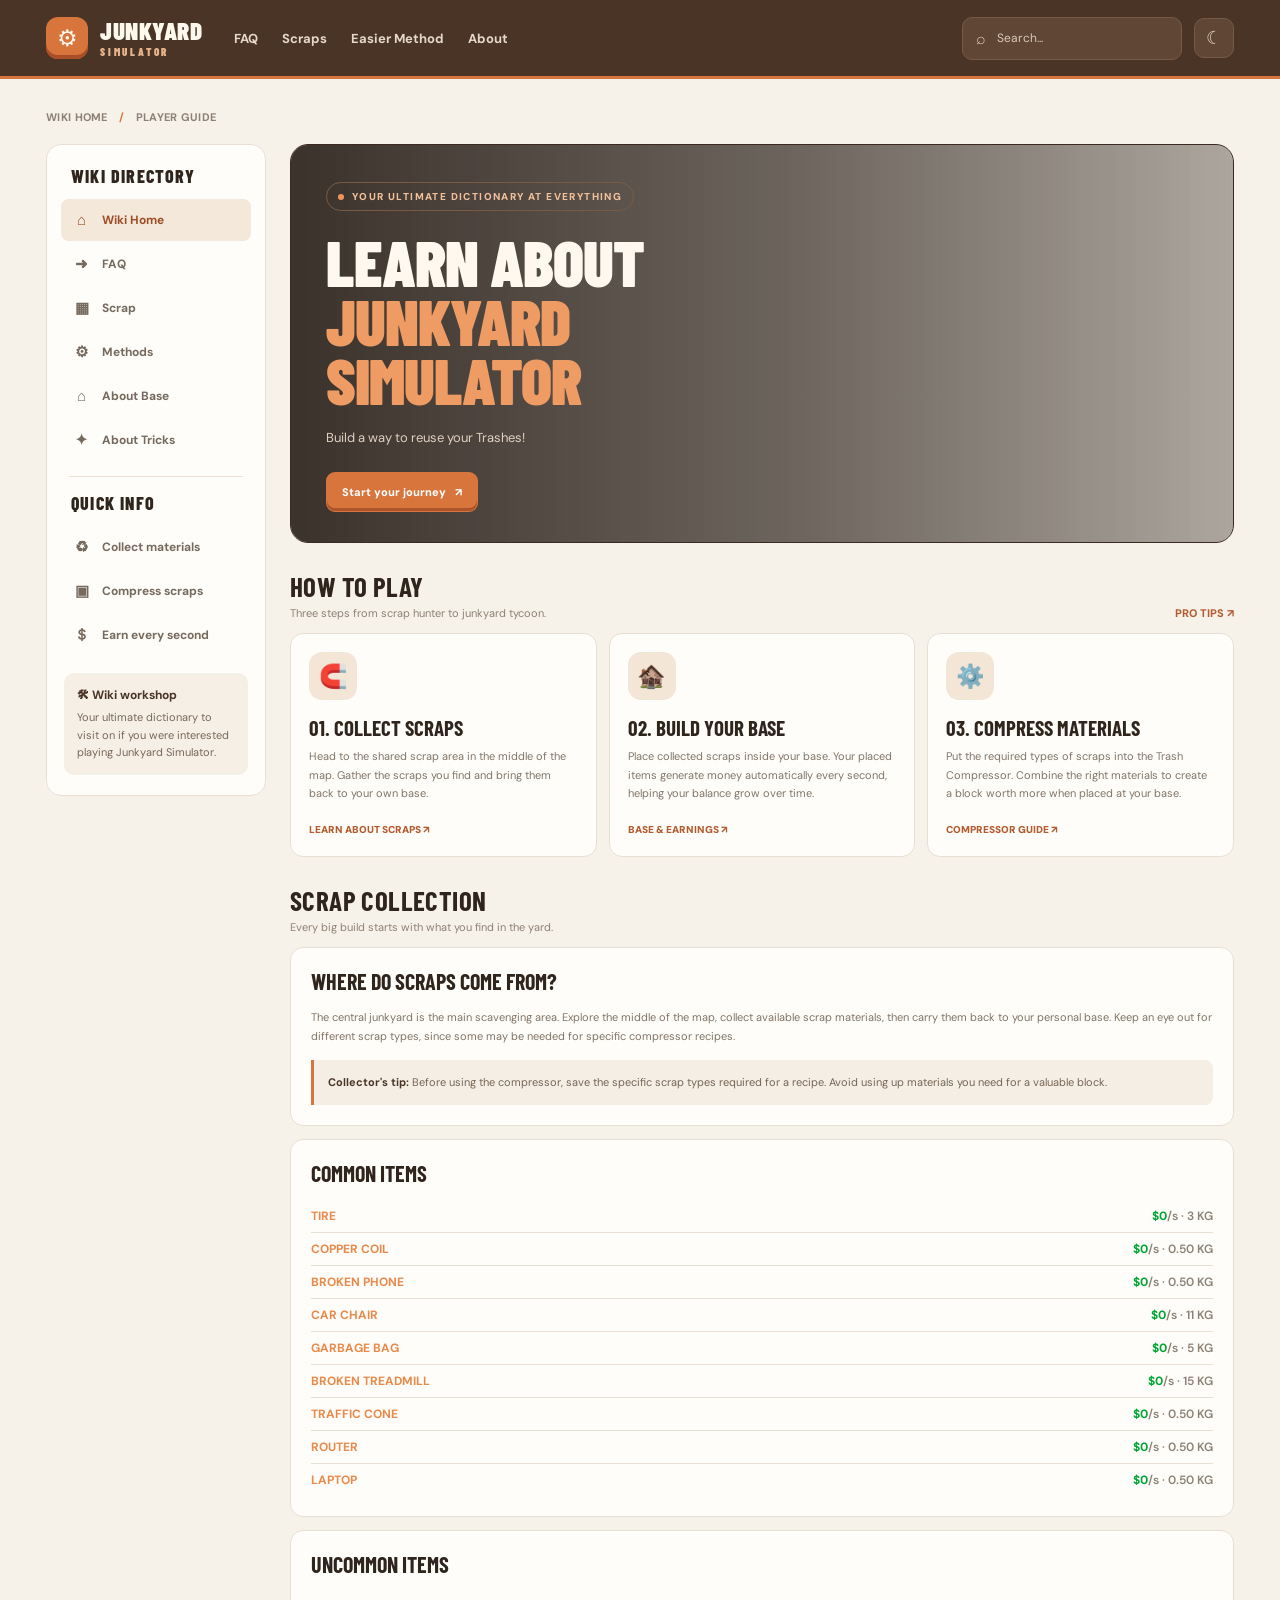
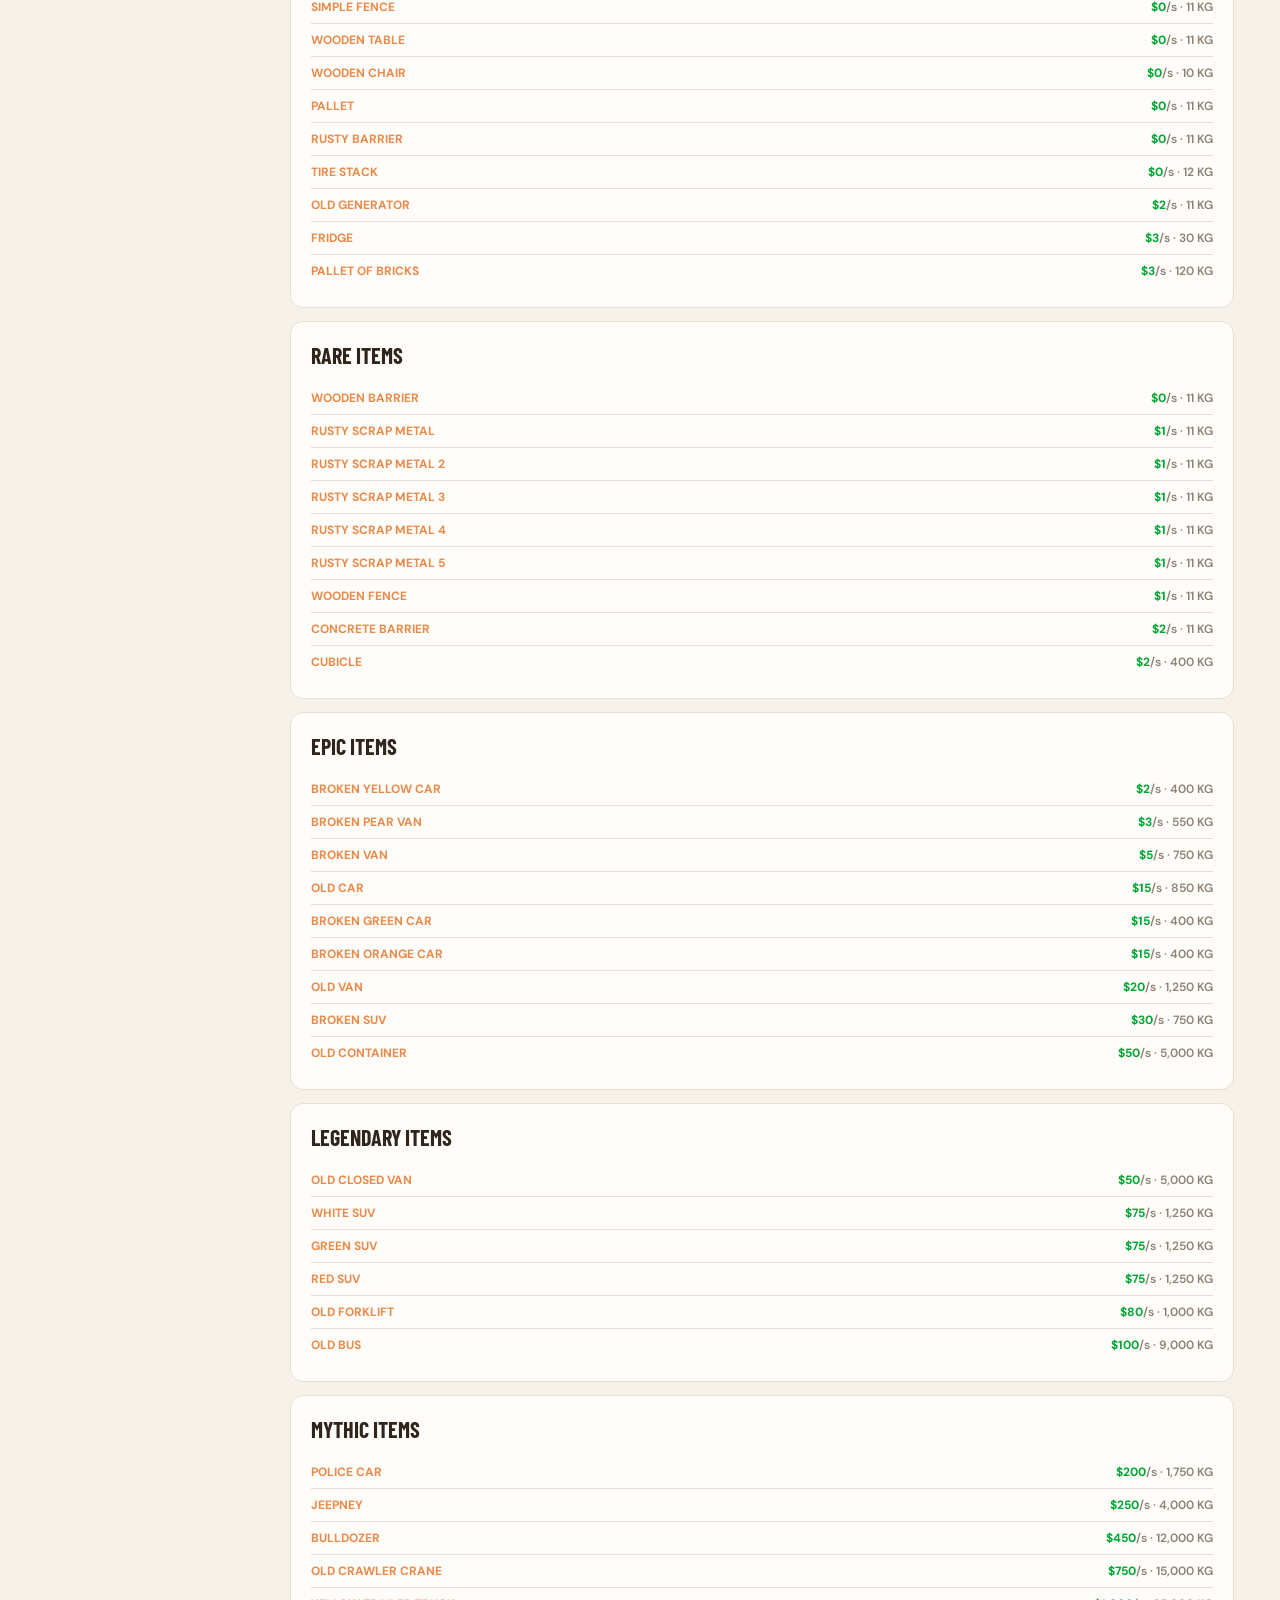
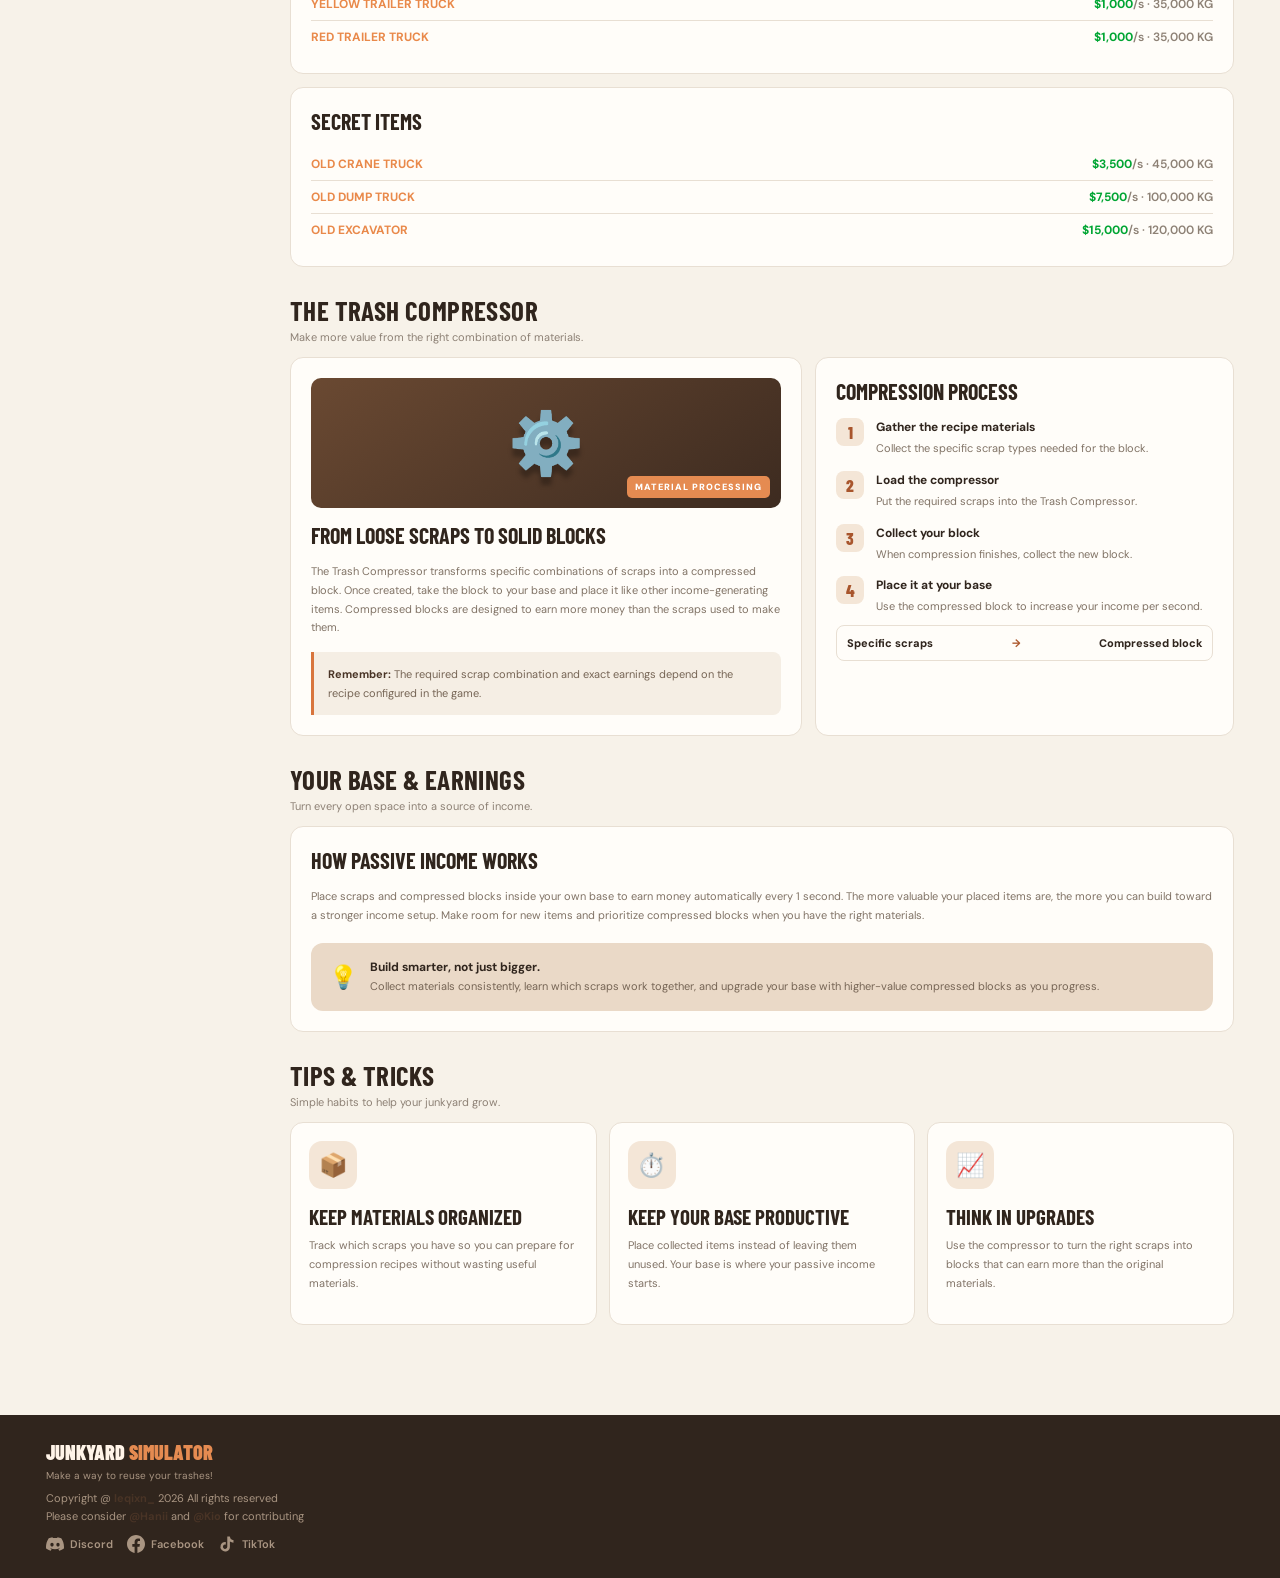
==== commit 79aa341f: "fork" ====
--- a/index.html
+++ b/index.html
@@ -335,8 +335,8 @@
 <li><span class="name">WHITE SUV</span><span class="meta"><span class="price">$75</span>/s · 1,250 KG</span></li>
 <li><span class="name">GREEN SUV</span><span class="meta"><span class="price">$75</span>/s · 1,250 KG</span></li>
 <li><span class="name">RED SUV</span><span class="meta"><span class="price">$75</span>/s · 1,250 KG</span></li>
+<li><span class="name">OLD FORKLIFT</span><span class="meta"><span class="price">$80</span>/s · 1,000 KG</span></li>
 <li><span class="name">OLD BUS</span><span class="meta"><span class="price">$100</span>/s · 9,000 KG</span></li>
-<li><span class="name">OLD FORKLIFT</span><span class="meta"><span class="price">$80</span>/s · 1,000 KG</span></li>
 </ul>
 </div>
 <div class="panel" style="margin-top:13px">
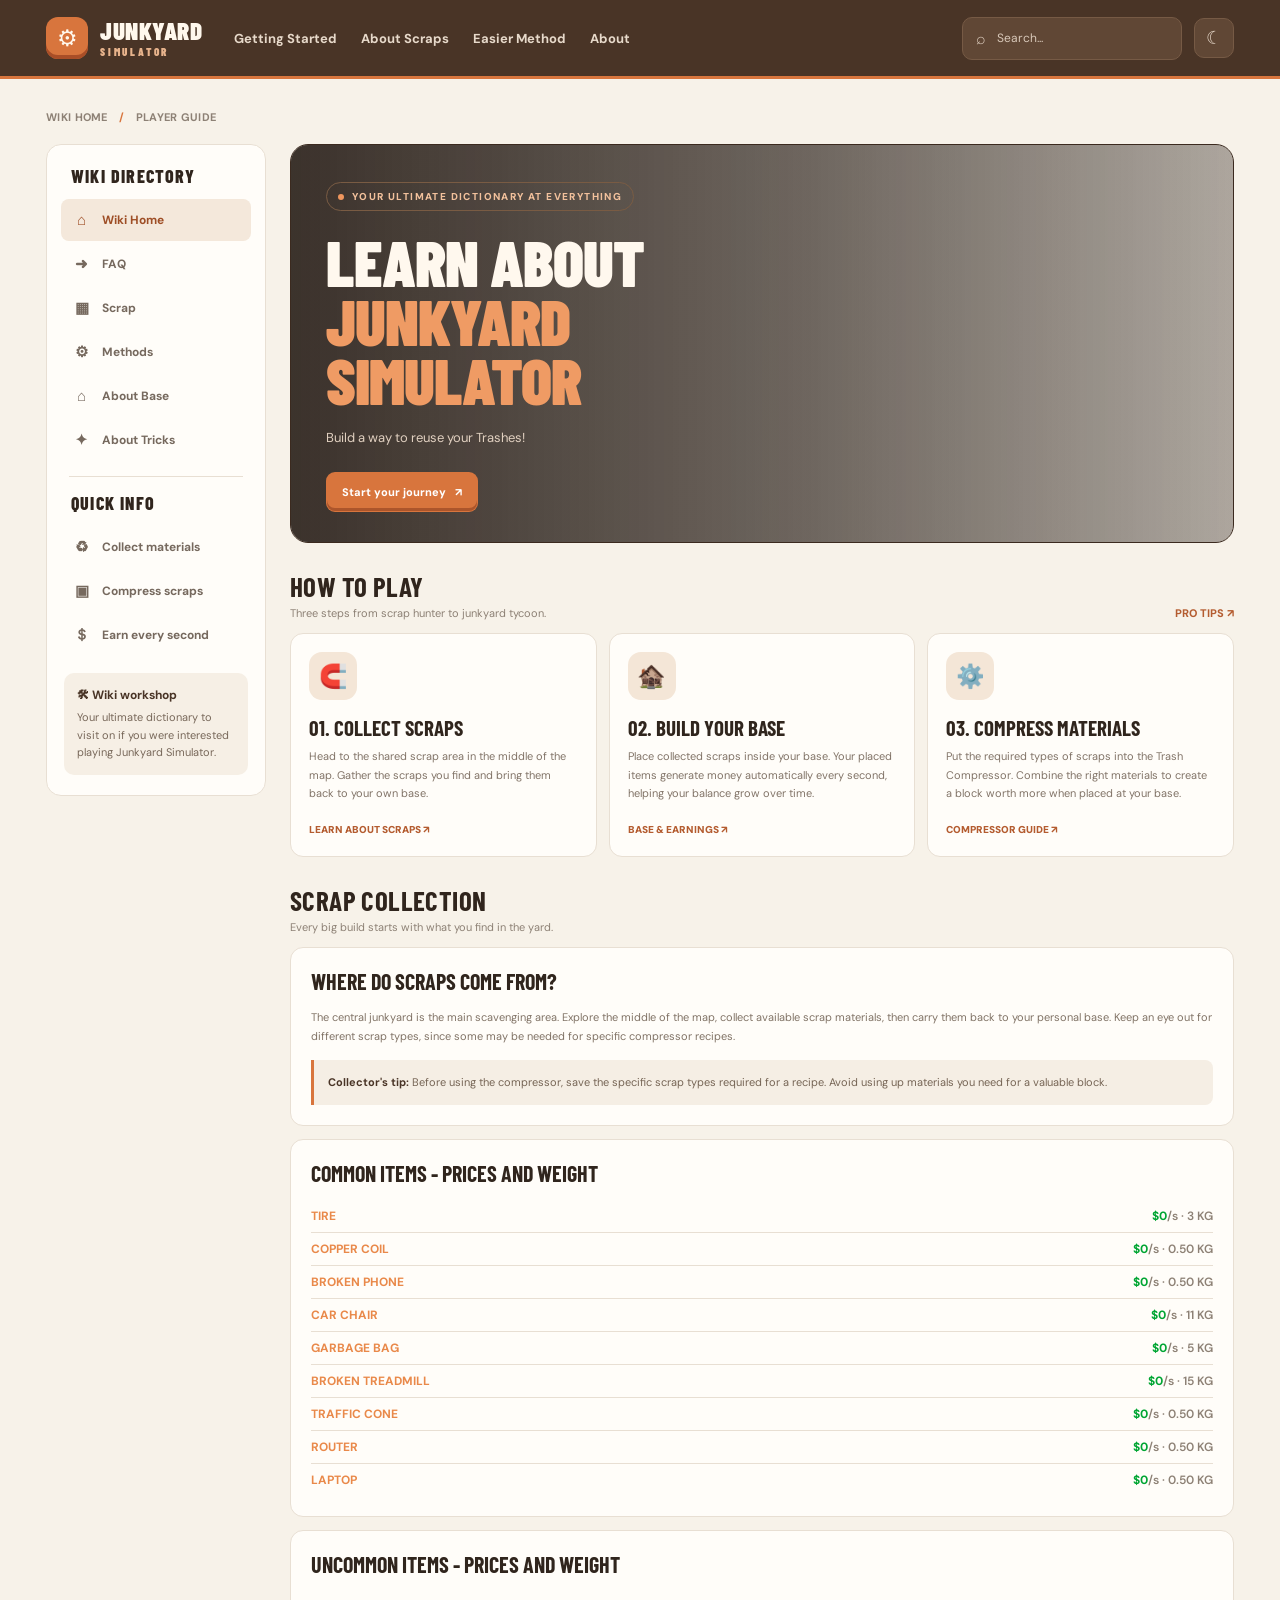
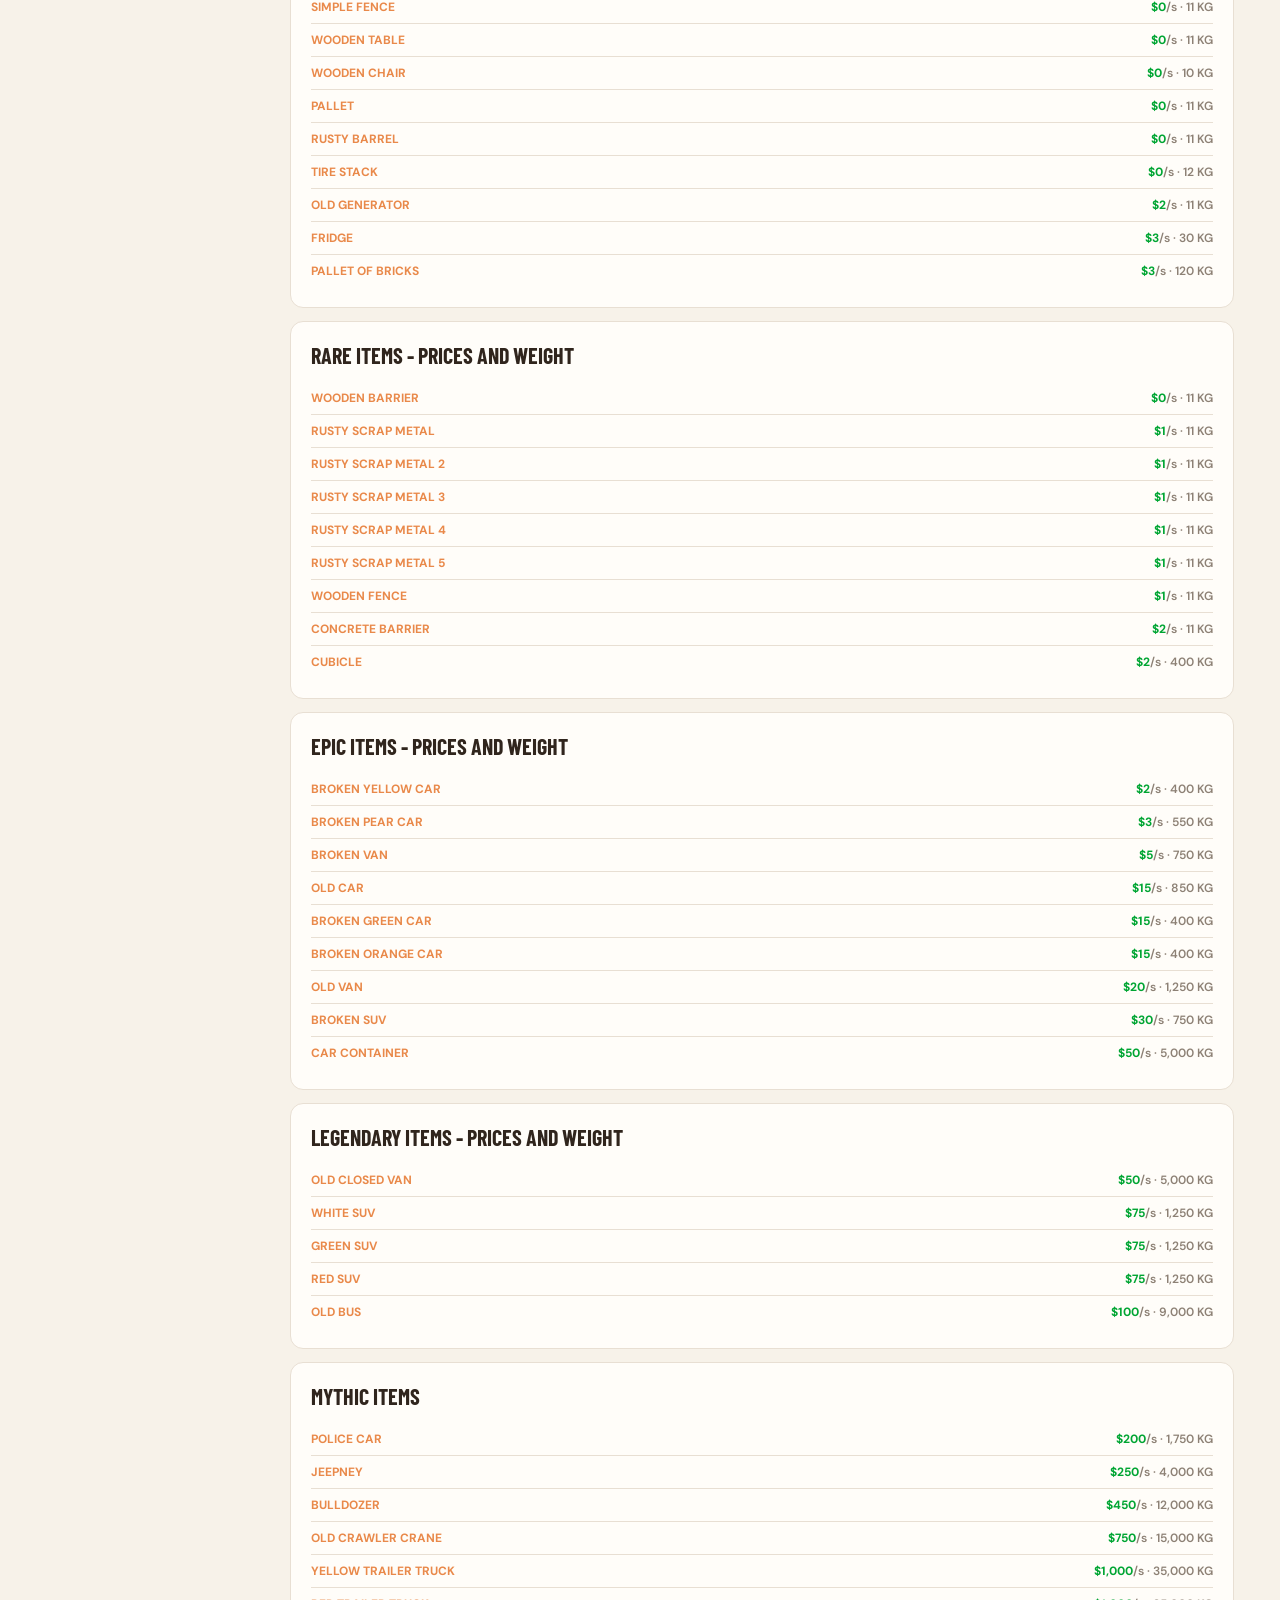
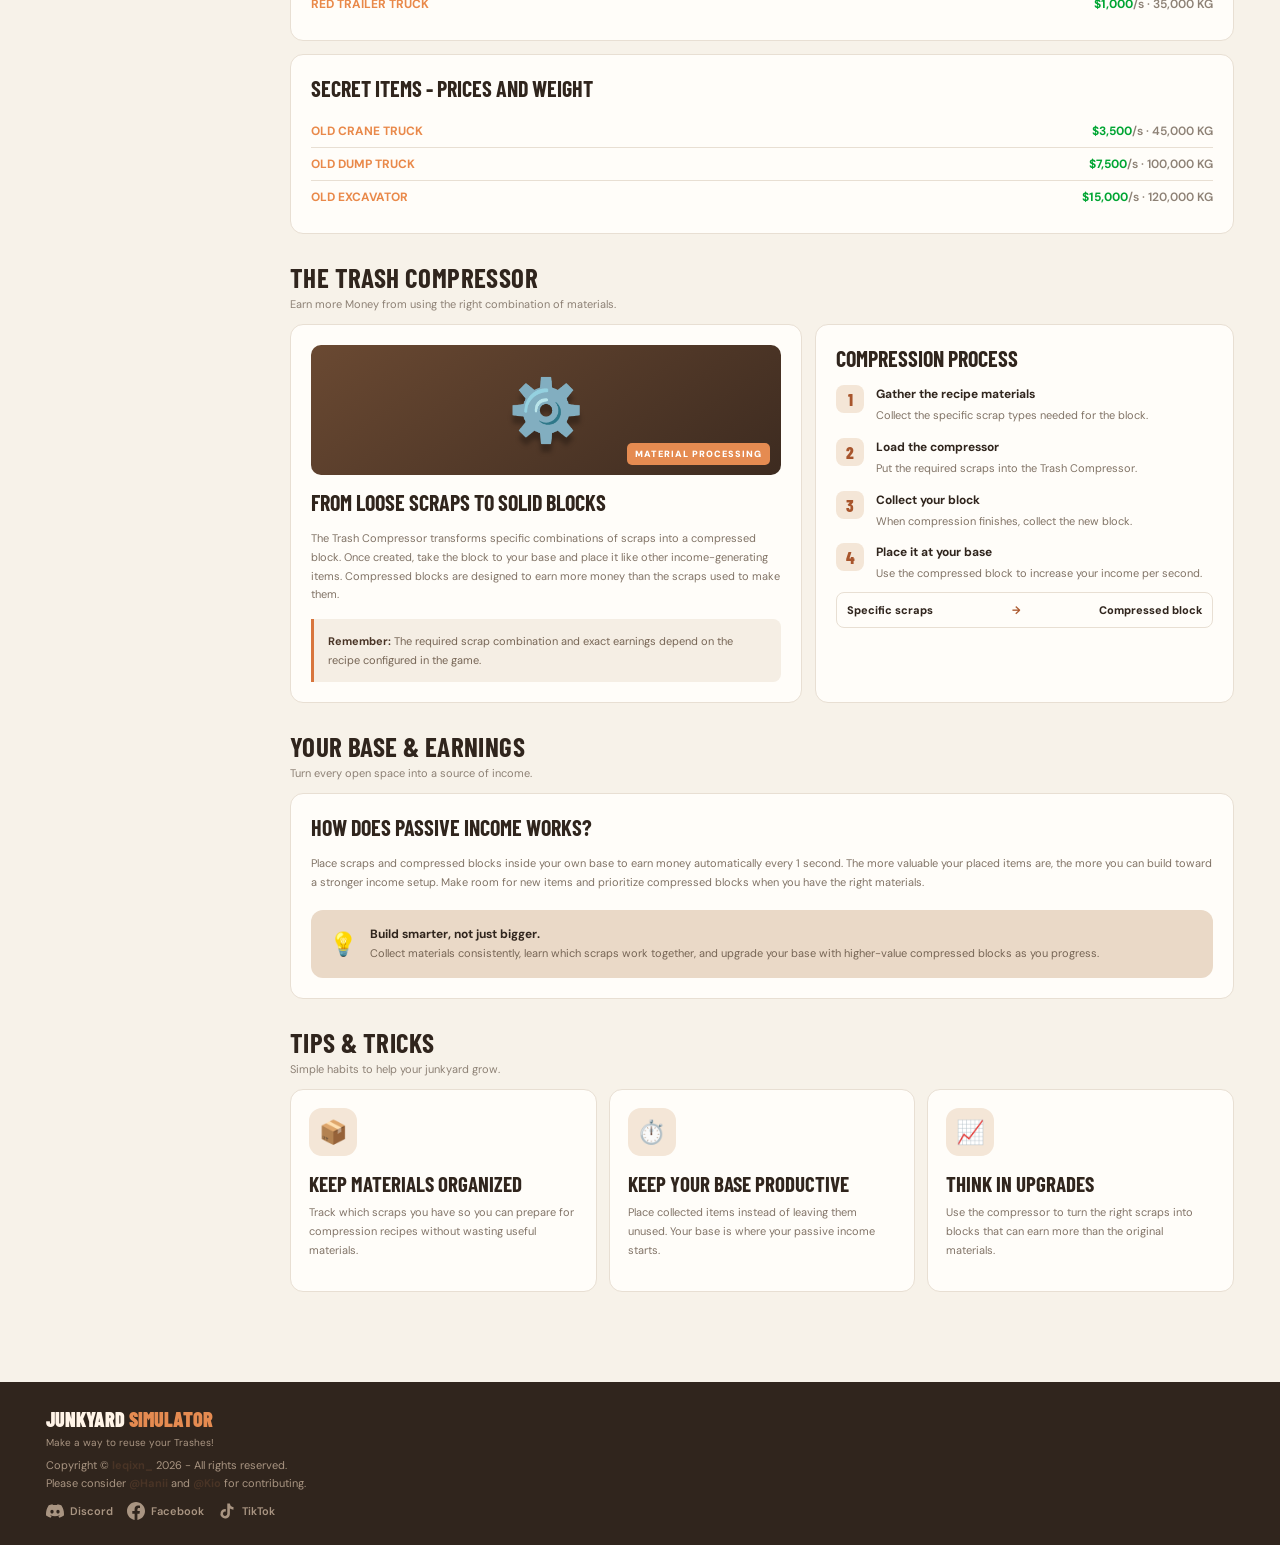
==== commit 6395f561: "typos" ====
--- a/index.html
+++ b/index.html
@@ -4,7 +4,7 @@
 <meta charset="UTF-8">
 <meta name="viewport" content="width=device-width, initial-scale=1.0">
 <title>Junkyard Simulator Wiki</title>
-<meta name="description" content="Your ultimate dictionary for Junkyard Simulator. Learn scraps, compressor recipes, base earnings, and pro tips.">
+<meta name="description" content="Your ultimate dictionary for Junkyard Simulator.">
 <meta name="theme-color" content="#d8753d">
 <meta name="robots" content="index,follow">
 <link rel="canonical" href="https://junkyardsimulator-wiki.fun/">
@@ -13,7 +13,7 @@
 <meta property="og:url" content="https://junkyardsimulator-wiki.fun/">
 <meta property="og:site_name" content="Junkyard Simulator Wiki">
 <meta property="og:title" content="Junkyard Simulator Wiki">
-<meta property="og:description" content="Build a way to reuse your trashes! Full guide on scraps, compressor, base earnings, and every item from Common to Secret.">
+<meta property="og:description" content="Build a way to reuse your trashes! Your ultimate dictionary all about Junkyard Simulator.">
 <meta property="og:image" content="https://junkyardsimulator-wiki.fun/images/background.png">
 <meta property="og:image:secure_url" content="https://junkyardsimulator-wiki.fun/images/background.png">
 <meta property="og:image:type" content="image/png">
@@ -22,7 +22,7 @@
 <meta property="og:image:alt" content="Junkyard Simulator Wiki background image">
 <meta name="twitter:card" content="summary_large_image">
 <meta name="twitter:title" content="Junkyard Simulator Wiki">
-<meta name="twitter:description" content="Build a way to reuse your trashes! Full guide on scraps, compressor, base earnings, and every item from Common to Secret.">
+<meta name="twitter:description" content="Build a way to reuse your trashes! Your ultimate dictionary all about Junkyard Simulator.">
 <meta name="twitter:image" content="https://junkyardsimulator-wiki.fun/images/background.png">
 <link rel="icon" href="https://tr.rbxcdn.com/180DAY-026770397558af02a18752bb04d2cb8a/768/432/Image/Webp/noFilter" type="image/webp">
 <link rel="apple-touch-icon" href="https://tr.rbxcdn.com/180DAY-026770397558af02a18752bb04d2cb8a/768/432/Image/Webp/noFilter">
@@ -211,8 +211,8 @@
 <div class="brand-name">JUNKYARD<span>SIMULATOR</span></div>
 </a>
 <nav class="nav">
-<a href="/getting-started">FAQ</a>
-<a href="/scraps">Scraps</a>
+<a href="/getting-started">Getting Started</a>
+<a href="/scraps">About Scraps</a>
 <a href="/compressor">Easier Method</a>
 <a href="/base">About</a>
 </nav>
@@ -241,7 +241,7 @@
 <div class="side-note"><strong>🛠 Wiki workshop</strong>Your ultimate dictionary to visit on if you were interested playing Junkyard Simulator.</div>
 </aside>
 <div class="content">
-<section class="hero">
+<section class="hero">  
 <div class="hero-copy">
 <div class="eyebrow">Your ultimate dictionary at everything</div>
 <h1>Learn about<br><em>Junkyard Simulator</em></h1>
@@ -273,7 +273,7 @@
 <div class="tip"><strong>Collector's tip:</strong> Before using the compressor, save the specific scrap types required for a recipe. Avoid using up materials you need for a valuable block.</div>
 </div>
 <div class="panel" style="margin-top:13px">
-<h3>Common Items</h3>
+<h3>Common Items - Prices and Weight</h3>
 <ul class="item-list">
 <li><span class="name">TIRE</span><span class="meta"><span class="price">$0</span>/s · 3 KG</span></li>
 <li><span class="name">COPPER COIL</span><span class="meta"><span class="price">$0</span>/s · 0.50 KG</span></li>
@@ -287,13 +287,13 @@
 </ul>
 </div>
 <div class="panel" style="margin-top:13px">
-<h3>Uncommon Items</h3>
+<h3>Uncommon Items - Prices and Weight</h3>
 <ul class="item-list">
 <li><span class="name">SIMPLE FENCE</span><span class="meta"><span class="price">$0</span>/s · 11 KG</span></li>
 <li><span class="name">WOODEN TABLE</span><span class="meta"><span class="price">$0</span>/s · 11 KG</span></li>
 <li><span class="name">WOODEN CHAIR</span><span class="meta"><span class="price">$0</span>/s · 10 KG</span></li>
 <li><span class="name">PALLET</span><span class="meta"><span class="price">$0</span>/s · 11 KG</span></li>
-<li><span class="name">RUSTY BARRIER</span><span class="meta"><span class="price">$0</span>/s · 11 KG</span></li>
+<li><span class="name">RUSTY BARREL</span><span class="meta"><span class="price">$0</span>/s · 11 KG</span></li>
 <li><span class="name">TIRE STACK</span><span class="meta"><span class="price">$0</span>/s · 12 KG</span></li>
 <li><span class="name">OLD GENERATOR</span><span class="meta"><span class="price">$2</span>/s · 11 KG</span></li>
 <li><span class="name">FRIDGE</span><span class="meta"><span class="price">$3</span>/s · 30 KG</span></li>
@@ -301,7 +301,7 @@
 </ul>
 </div>
 <div class="panel" style="margin-top:13px">
-<h3>Rare Items</h3>
+<h3>Rare Items - Prices and Weight</h3>
 <ul class="item-list">
 <li><span class="name">WOODEN BARRIER</span><span class="meta"><span class="price">$0</span>/s · 11 KG</span></li>
 <li><span class="name">RUSTY SCRAP METAL</span><span class="meta"><span class="price">$1</span>/s · 11 KG</span></li>
@@ -315,27 +315,27 @@
 </ul>
 </div>
 <div class="panel" style="margin-top:13px">
-<h3>Epic Items</h3>
+<h3>Epic Items - Prices and Weight</h3>
 <ul class="item-list">
 <li><span class="name">BROKEN YELLOW CAR</span><span class="meta"><span class="price">$2</span>/s · 400 KG</span></li>
-<li><span class="name">BROKEN PEAR VAN</span><span class="meta"><span class="price">$3</span>/s · 550 KG</span></li>
+<li><span class="name">BROKEN PEAR CAR</span><span class="meta"><span class="price">$3</span>/s · 550 KG</span></li>
 <li><span class="name">BROKEN VAN</span><span class="meta"><span class="price">$5</span>/s · 750 KG</span></li>
 <li><span class="name">OLD CAR</span><span class="meta"><span class="price">$15</span>/s · 850 KG</span></li>
 <li><span class="name">BROKEN GREEN CAR</span><span class="meta"><span class="price">$15</span>/s · 400 KG</span></li>
 <li><span class="name">BROKEN ORANGE CAR</span><span class="meta"><span class="price">$15</span>/s · 400 KG</span></li>
 <li><span class="name">OLD VAN</span><span class="meta"><span class="price">$20</span>/s · 1,250 KG</span></li>
 <li><span class="name">BROKEN SUV</span><span class="meta"><span class="price">$30</span>/s · 750 KG</span></li>
-<li><span class="name">OLD CONTAINER</span><span class="meta"><span class="price">$50</span>/s · 5,000 KG</span></li>
-</ul>
-</div>
-<div class="panel" style="margin-top:13px">
-<h3>Legendary Items</h3>
+<li><span class="name">CAR CONTAINER</span><span class="meta"><span class="price">$50</span>/s · 5,000 KG</span></li>
+</ul>
+</div>
+<div class="panel" style="margin-top:13px">
+<h3>Legendary Items - Prices and Weight</h3>
 <ul class="item-list">
 <li><span class="name">OLD CLOSED VAN</span><span class="meta"><span class="price">$50</span>/s · 5,000 KG</span></li>
 <li><span class="name">WHITE SUV</span><span class="meta"><span class="price">$75</span>/s · 1,250 KG</span></li>
 <li><span class="name">GREEN SUV</span><span class="meta"><span class="price">$75</span>/s · 1,250 KG</span></li>
 <li><span class="name">RED SUV</span><span class="meta"><span class="price">$75</span>/s · 1,250 KG</span></li>
-<li><span class="name">OLD FORKLIFT</span><span class="meta"><span class="price">$80</span>/s · 1,000 KG</span></li>
+
 <li><span class="name">OLD BUS</span><span class="meta"><span class="price">$100</span>/s · 9,000 KG</span></li>
 </ul>
 </div>
@@ -351,7 +351,7 @@
 </ul>
 </div>
 <div class="panel" style="margin-top:13px">
-<h3>Secret Items</h3>
+<h3>Secret Items - Prices and Weight</h3>
 <ul class="item-list">
 <li><span class="name">OLD CRANE TRUCK</span><span class="meta"><span class="price">$3,500</span>/s · 45,000 KG</span></li>
 <li><span class="name">OLD DUMP TRUCK</span><span class="meta"><span class="price">$7,500</span>/s · 100,000 KG</span></li>
@@ -360,7 +360,7 @@
 </div>
 </section>
 <section id="compressor" class="searchable">
-<div class="section-head"><div><h2>The Trash Compressor</h2><p>Make more value from the right combination of materials.</p></div></div>
+<div class="section-head"><div><h2>The Trash Compressor</h2><p>Earn more Money from using the right combination of materials.</p></div></div>
 <div class="guide-grid">
 <div class="panel">
 <div class="compressor-visual"><div class="compressor-icon">⚙️</div><div class="compressor-label">MATERIAL PROCESSING</div></div>
@@ -383,7 +383,7 @@
 <section id="base" class="searchable">
 <div class="section-head"><div><h2>Your base & earnings</h2><p>Turn every open space into a source of income.</p></div></div>
 <div class="panel">
-<h3>How passive income works</h3>
+<h3>How does passive income works?</h3>
 <p>Place scraps and compressed blocks inside your own base to earn money automatically every 1 second. The more valuable your placed items are, the more you can build toward a stronger income setup. Make room for new items and prioritize compressed blocks when you have the right materials.</p>
 <div class="info-banner"><div class="bulb">💡</div><div><strong>Build smarter, not just bigger.</strong><p>Collect materials consistently, learn which scraps work together, and upgrade your base with higher-value compressed blocks as you progress.</p></div></div>
 </div>
@@ -396,7 +396,7 @@
 <article class="feature searchable" data-search="compressed blocks more money value upgrades"><div class="feature-icon">📈</div><h3>Think in upgrades</h3><p>Use the compressor to turn the right scraps into blocks that can earn more than the original materials.</p></article>
 </div>
 </section>
-<div id="noResults" class="no-results">No matching wiki topics found. Try searching for scraps, compressor, base, or earnings.</div>
+<div id="noResults" class="no-results">No matching wiki topics found.</div>
 </div>
 </div>
 </main>
@@ -404,10 +404,10 @@
 <div class="footer-inner">
 <div>
 <div class="footer-brand">JUNKYARD <span>SIMULATOR</span></div>
-<p>Make a way to reuse your trashes!</p>
+<p>Make a way to reuse your Trashes!</p>
 <div class="copyright">
-Copyright @ <span class="hl">leqixn_</span> 2026 All rights reserved<br>
-Please consider <span class="hl">@Hanii</span> and <span class="hl">@Kio</span> for contributing
+Copyright © <span class="hl">leqixn_</span> 2026 - All rights reserved.<br>
+Please consider <span class="hl">@Hanii</span> and <span class="hl">@Kio</span> for contributing.
 </div>
 <div class="social-links">
 <a class="social-link" href="https://discord.gg/dzgmbGKB7J" target="_blank" rel="noopener noreferrer">
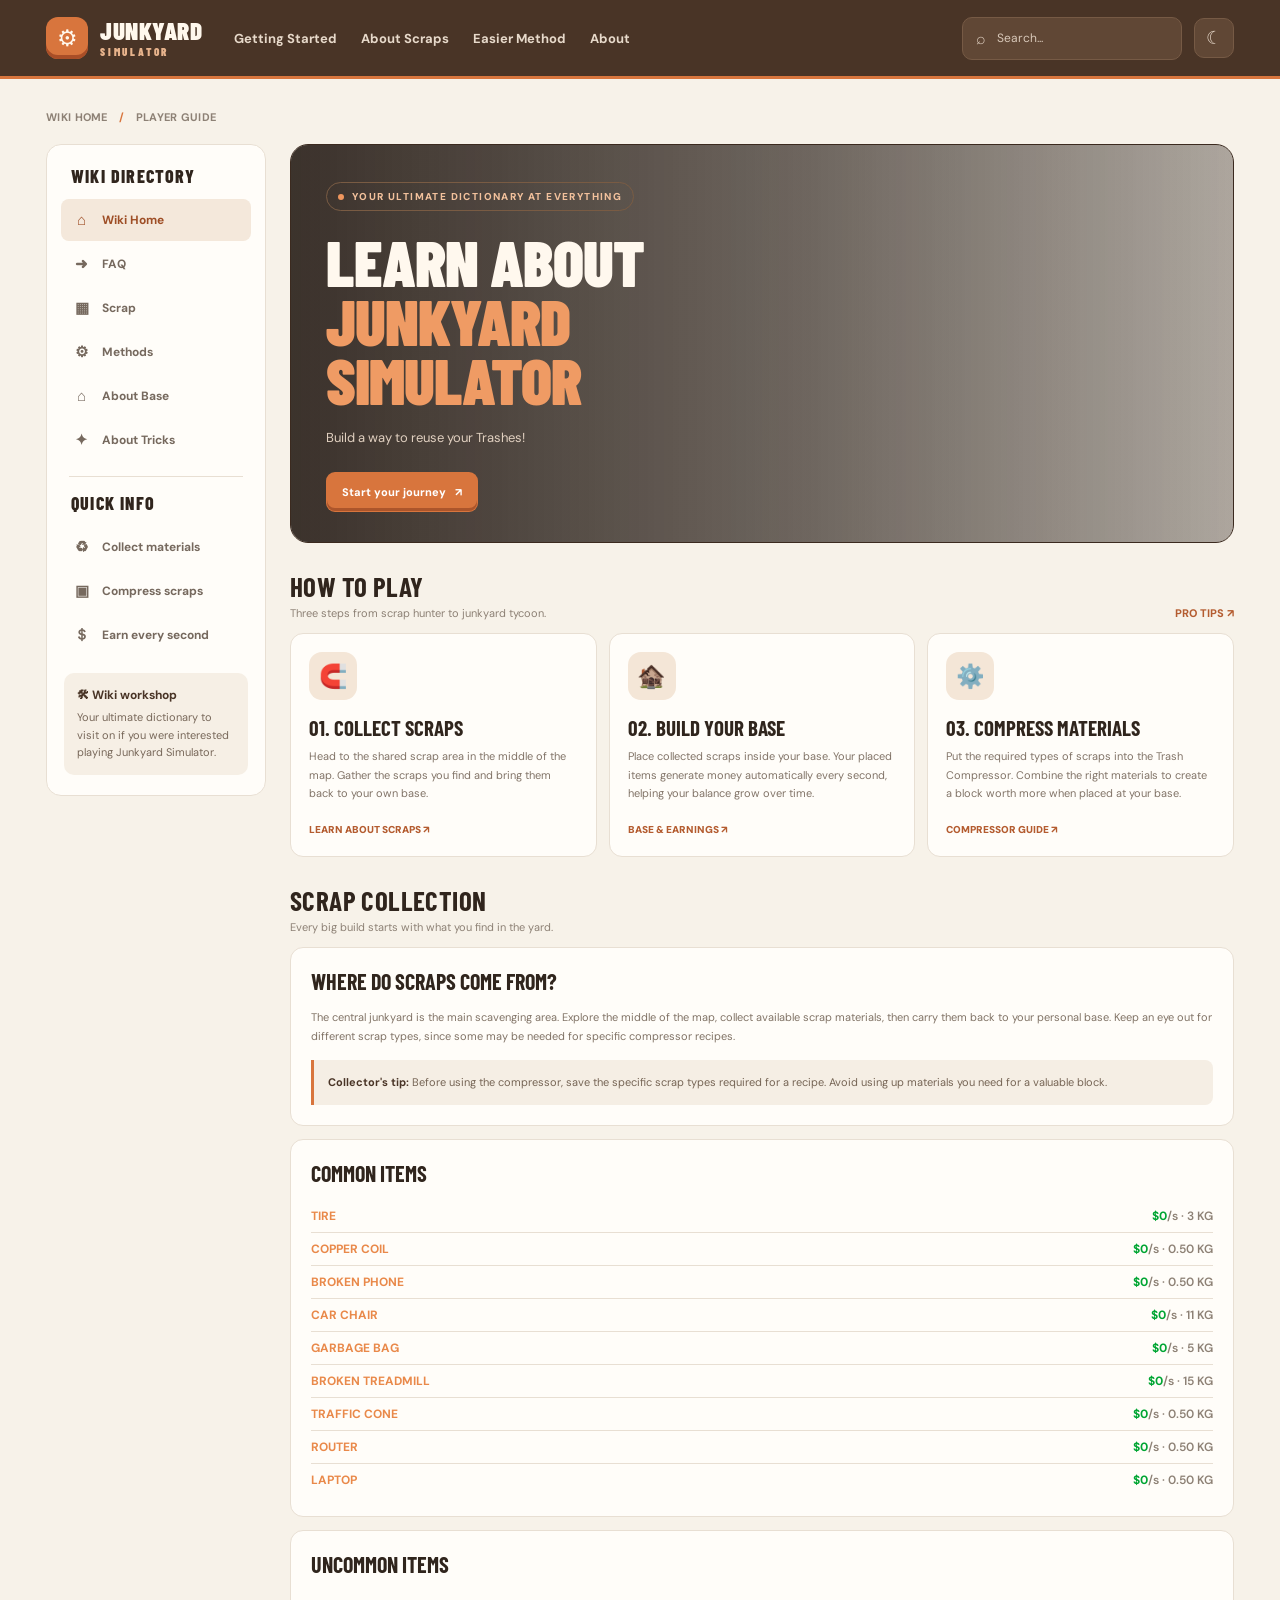
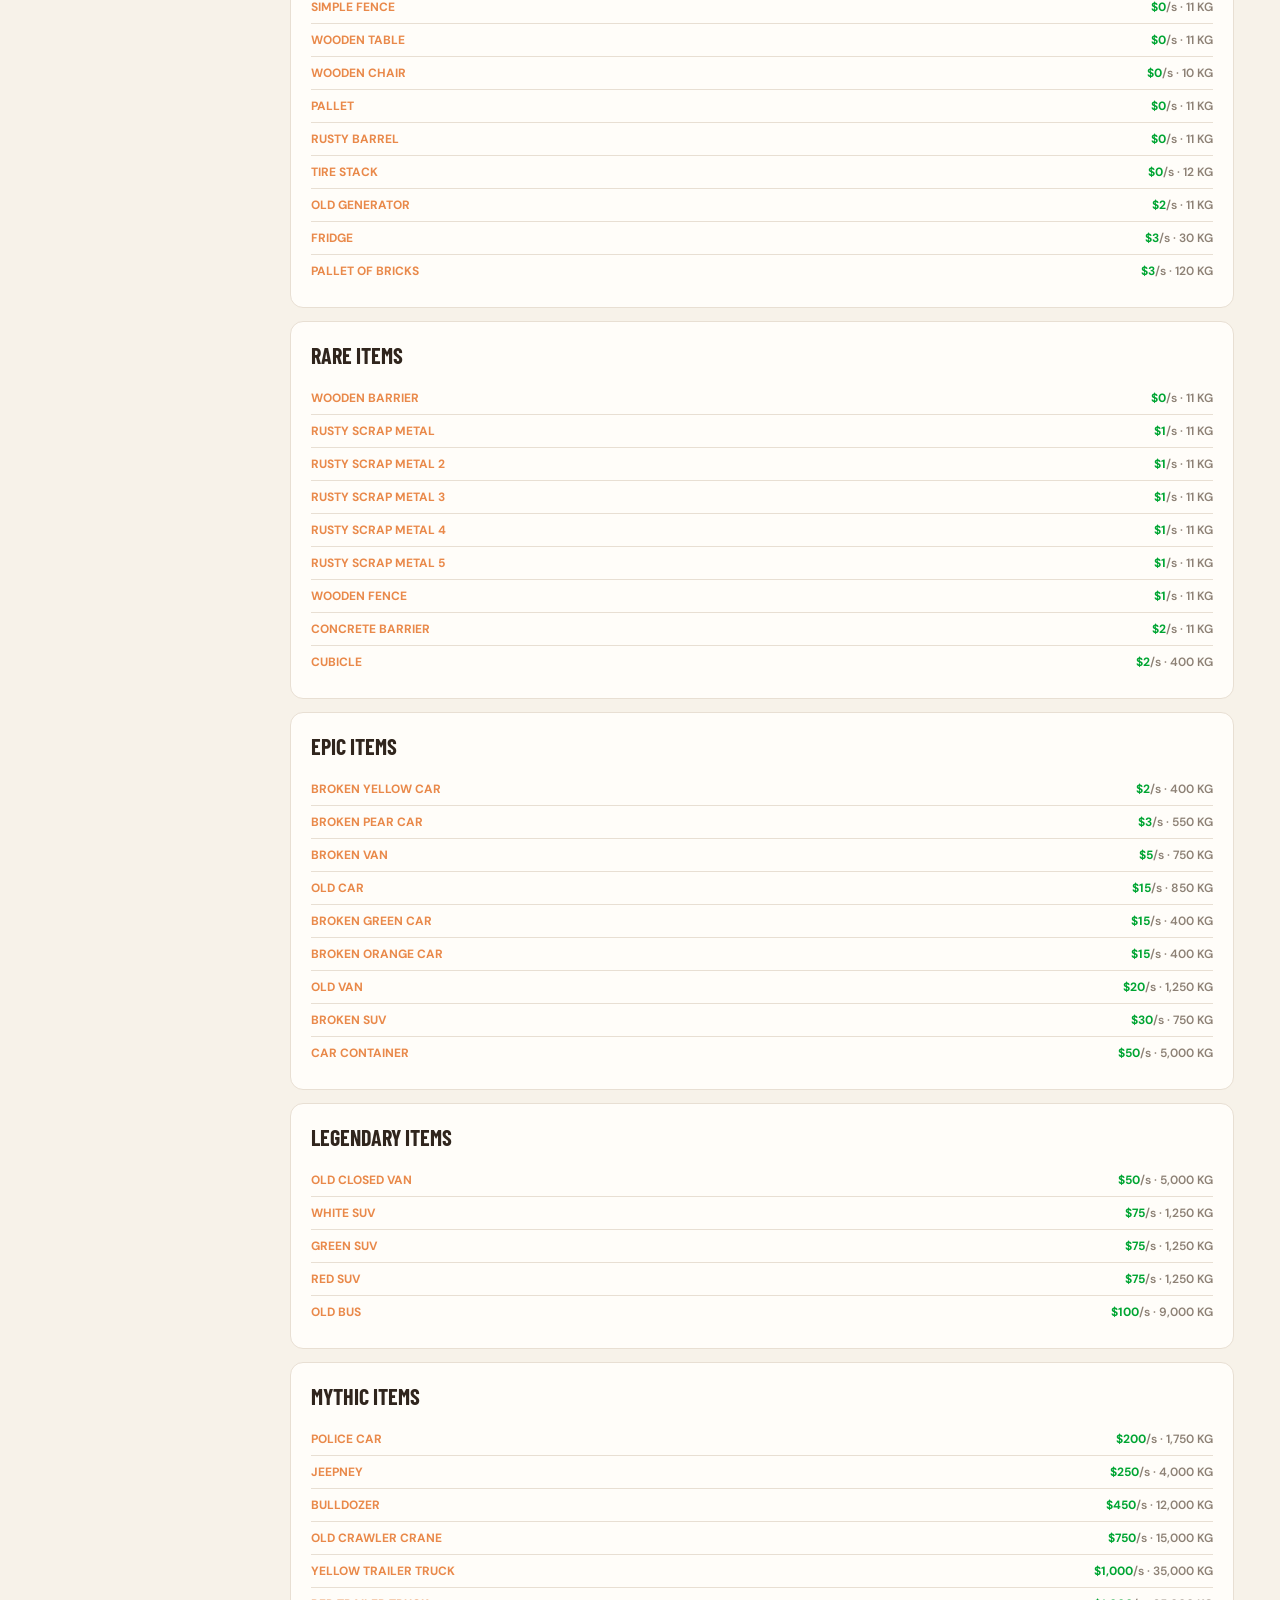
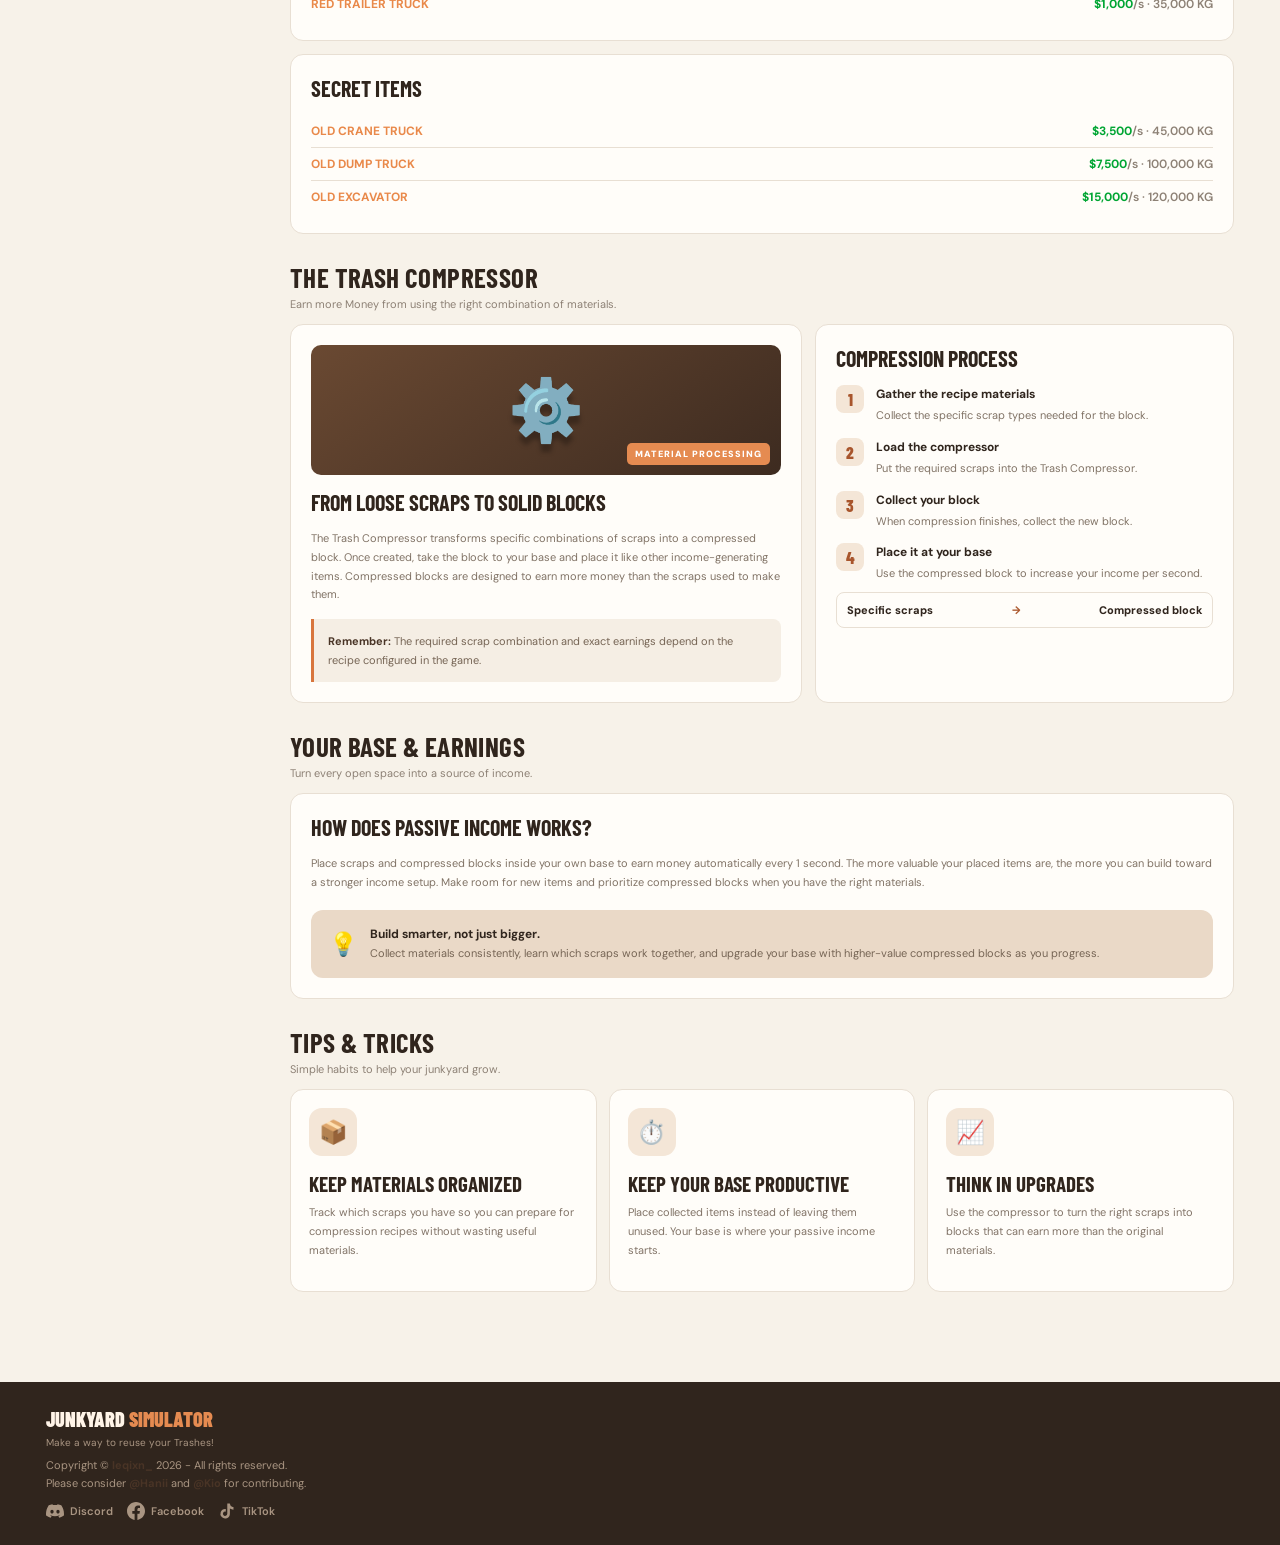
==== commit bd1372f4: "fixed1" ====
--- a/index.html
+++ b/index.html
@@ -273,7 +273,7 @@
 <div class="tip"><strong>Collector's tip:</strong> Before using the compressor, save the specific scrap types required for a recipe. Avoid using up materials you need for a valuable block.</div>
 </div>
 <div class="panel" style="margin-top:13px">
-<h3>Common Items - Prices and Weight</h3>
+<h3>Common Items</h3>
 <ul class="item-list">
 <li><span class="name">TIRE</span><span class="meta"><span class="price">$0</span>/s · 3 KG</span></li>
 <li><span class="name">COPPER COIL</span><span class="meta"><span class="price">$0</span>/s · 0.50 KG</span></li>
@@ -287,7 +287,7 @@
 </ul>
 </div>
 <div class="panel" style="margin-top:13px">
-<h3>Uncommon Items - Prices and Weight</h3>
+<h3>Uncommon Items</h3>
 <ul class="item-list">
 <li><span class="name">SIMPLE FENCE</span><span class="meta"><span class="price">$0</span>/s · 11 KG</span></li>
 <li><span class="name">WOODEN TABLE</span><span class="meta"><span class="price">$0</span>/s · 11 KG</span></li>
@@ -301,7 +301,7 @@
 </ul>
 </div>
 <div class="panel" style="margin-top:13px">
-<h3>Rare Items - Prices and Weight</h3>
+<h3>Rare Items</h3>
 <ul class="item-list">
 <li><span class="name">WOODEN BARRIER</span><span class="meta"><span class="price">$0</span>/s · 11 KG</span></li>
 <li><span class="name">RUSTY SCRAP METAL</span><span class="meta"><span class="price">$1</span>/s · 11 KG</span></li>
@@ -315,7 +315,7 @@
 </ul>
 </div>
 <div class="panel" style="margin-top:13px">
-<h3>Epic Items - Prices and Weight</h3>
+<h3>Epic Items</h3>
 <ul class="item-list">
 <li><span class="name">BROKEN YELLOW CAR</span><span class="meta"><span class="price">$2</span>/s · 400 KG</span></li>
 <li><span class="name">BROKEN PEAR CAR</span><span class="meta"><span class="price">$3</span>/s · 550 KG</span></li>
@@ -329,7 +329,7 @@
 </ul>
 </div>
 <div class="panel" style="margin-top:13px">
-<h3>Legendary Items - Prices and Weight</h3>
+<h3>Legendary Items</h3>
 <ul class="item-list">
 <li><span class="name">OLD CLOSED VAN</span><span class="meta"><span class="price">$50</span>/s · 5,000 KG</span></li>
 <li><span class="name">WHITE SUV</span><span class="meta"><span class="price">$75</span>/s · 1,250 KG</span></li>
@@ -351,7 +351,7 @@
 </ul>
 </div>
 <div class="panel" style="margin-top:13px">
-<h3>Secret Items - Prices and Weight</h3>
+<h3>Secret Items</h3>
 <ul class="item-list">
 <li><span class="name">OLD CRANE TRUCK</span><span class="meta"><span class="price">$3,500</span>/s · 45,000 KG</span></li>
 <li><span class="name">OLD DUMP TRUCK</span><span class="meta"><span class="price">$7,500</span>/s · 100,000 KG</span></li>
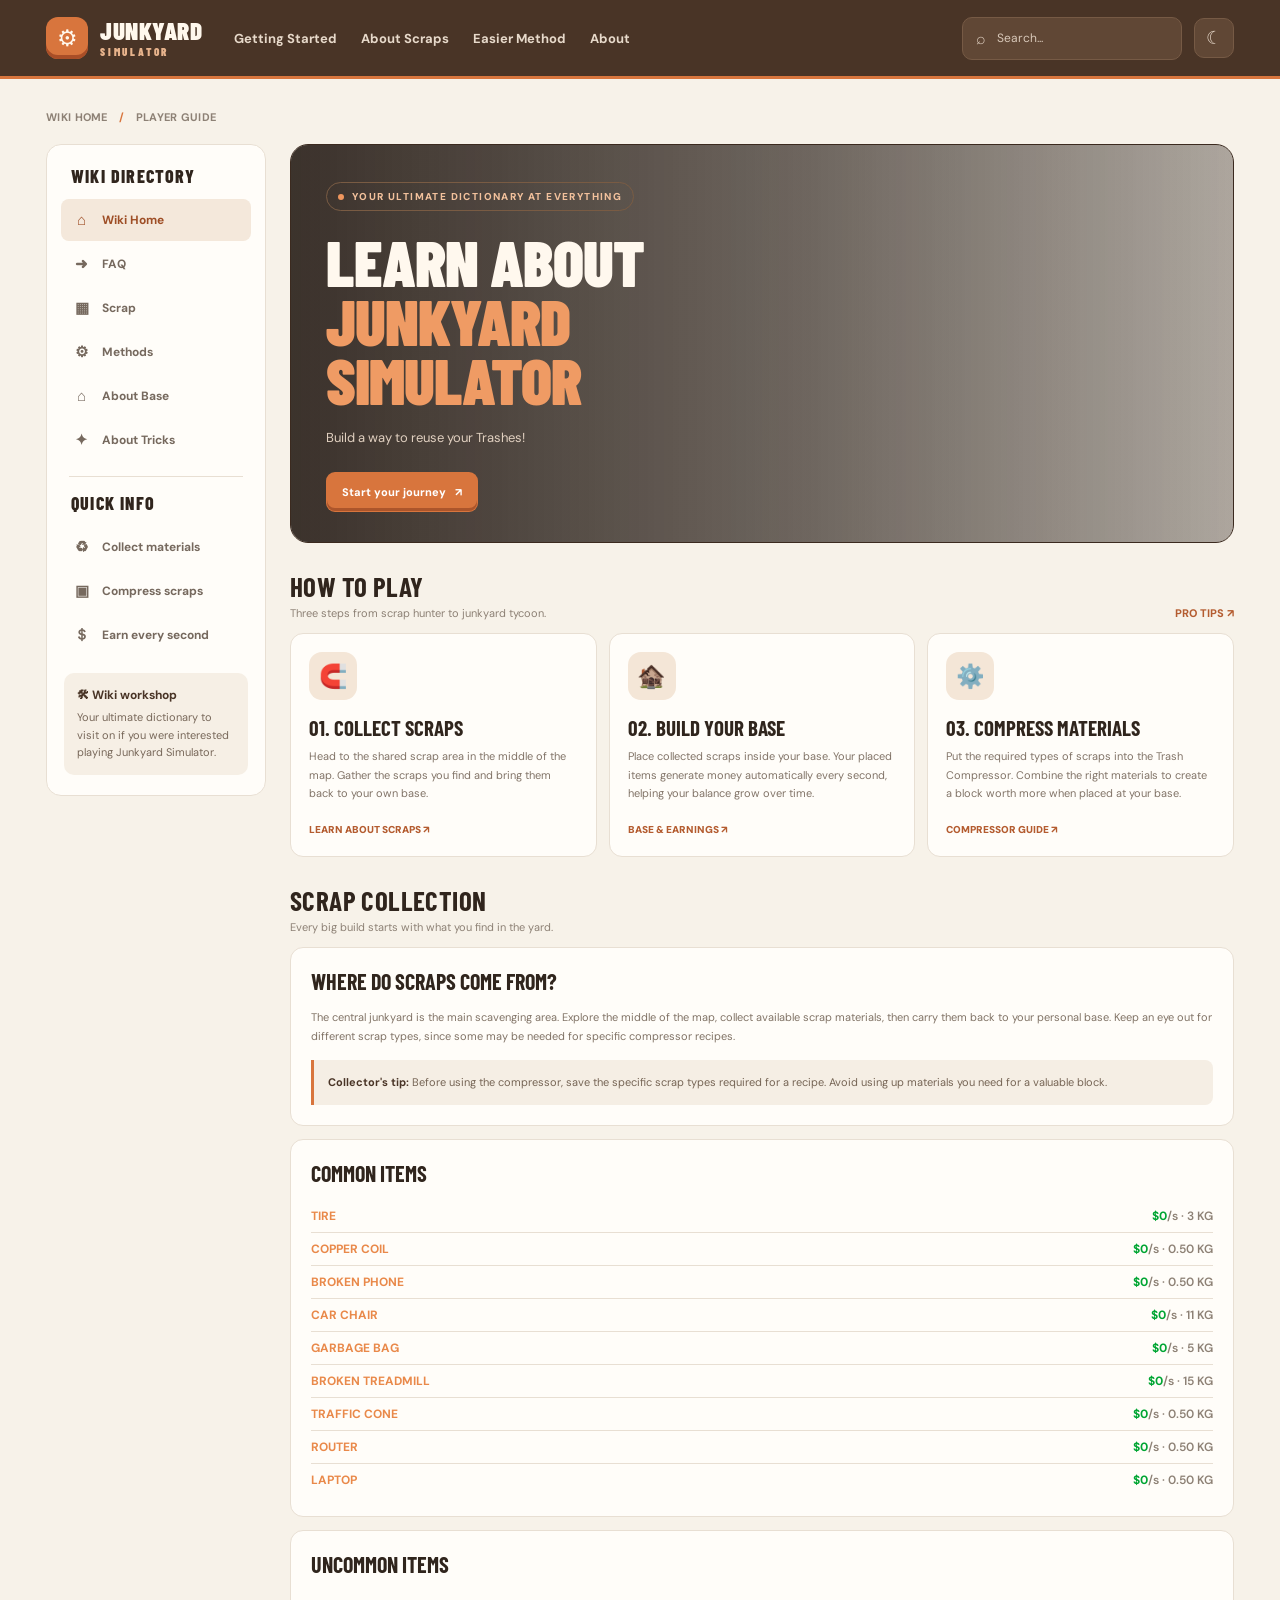
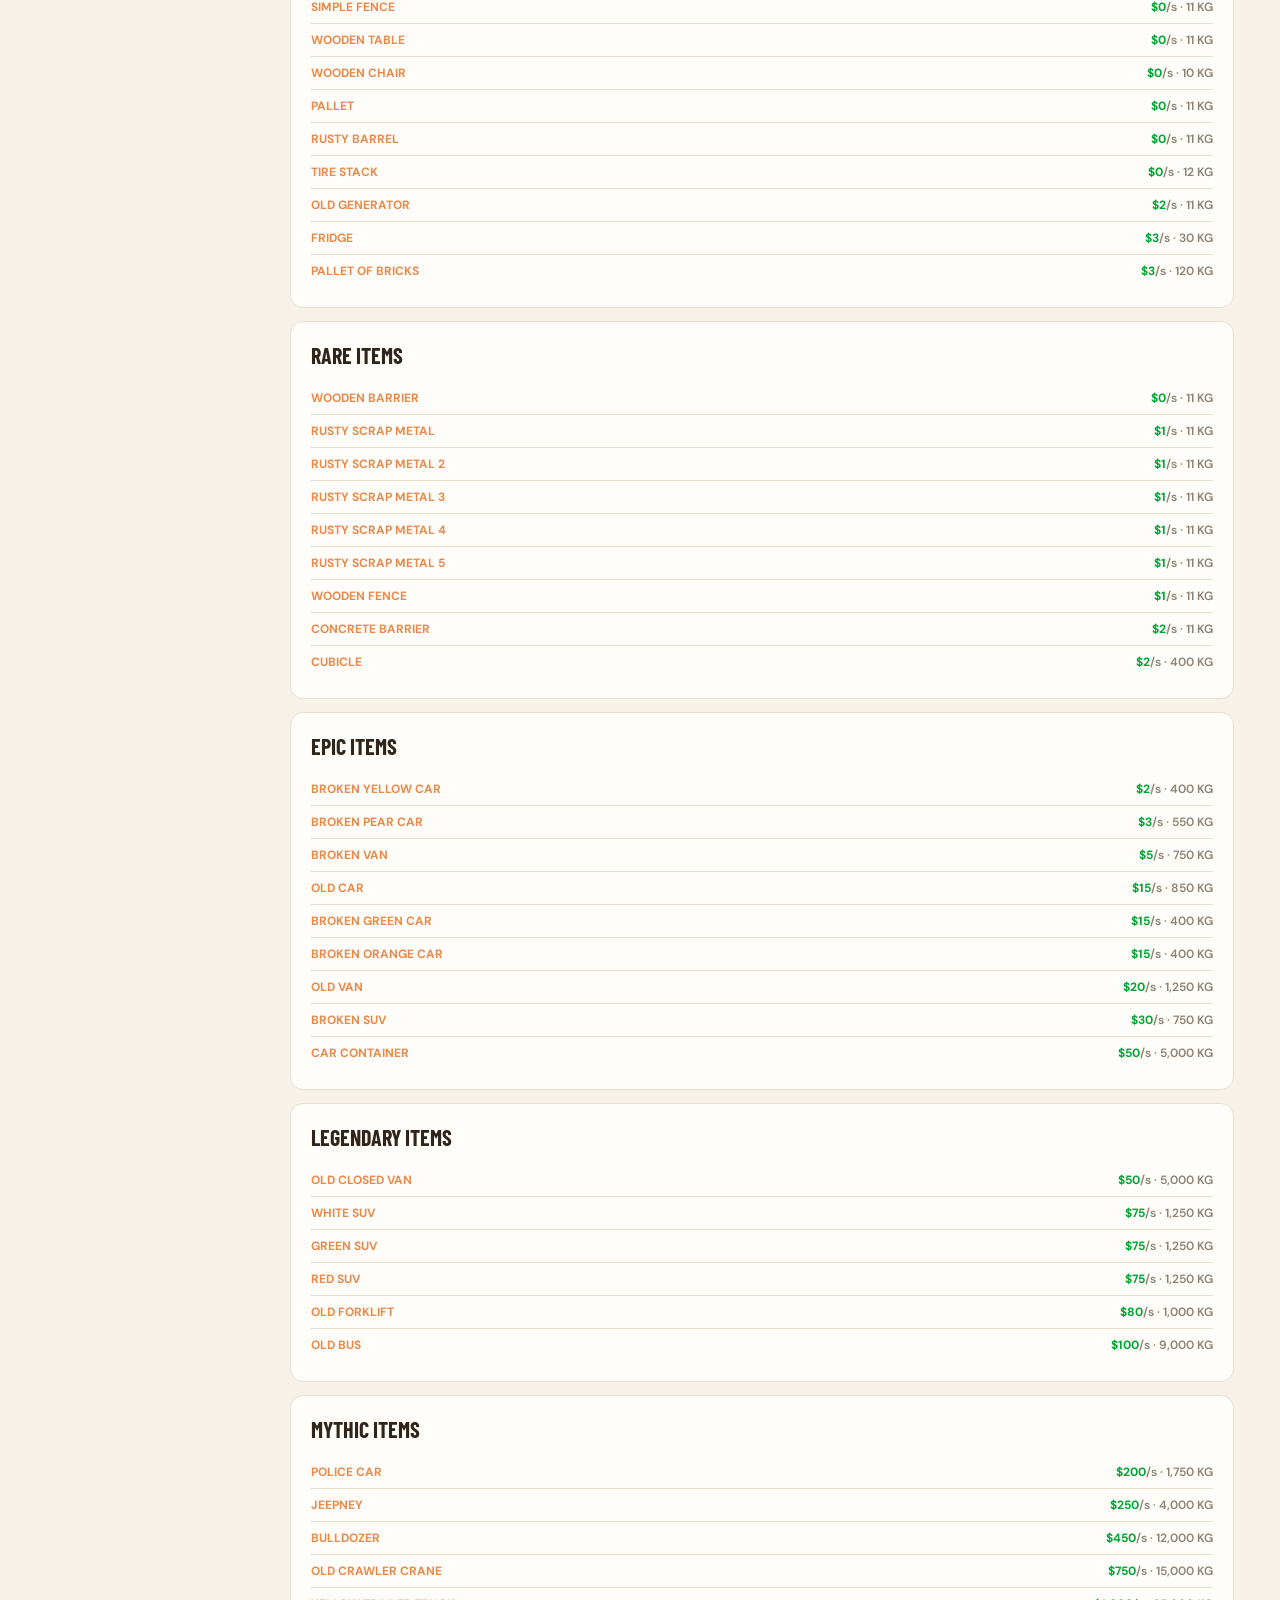
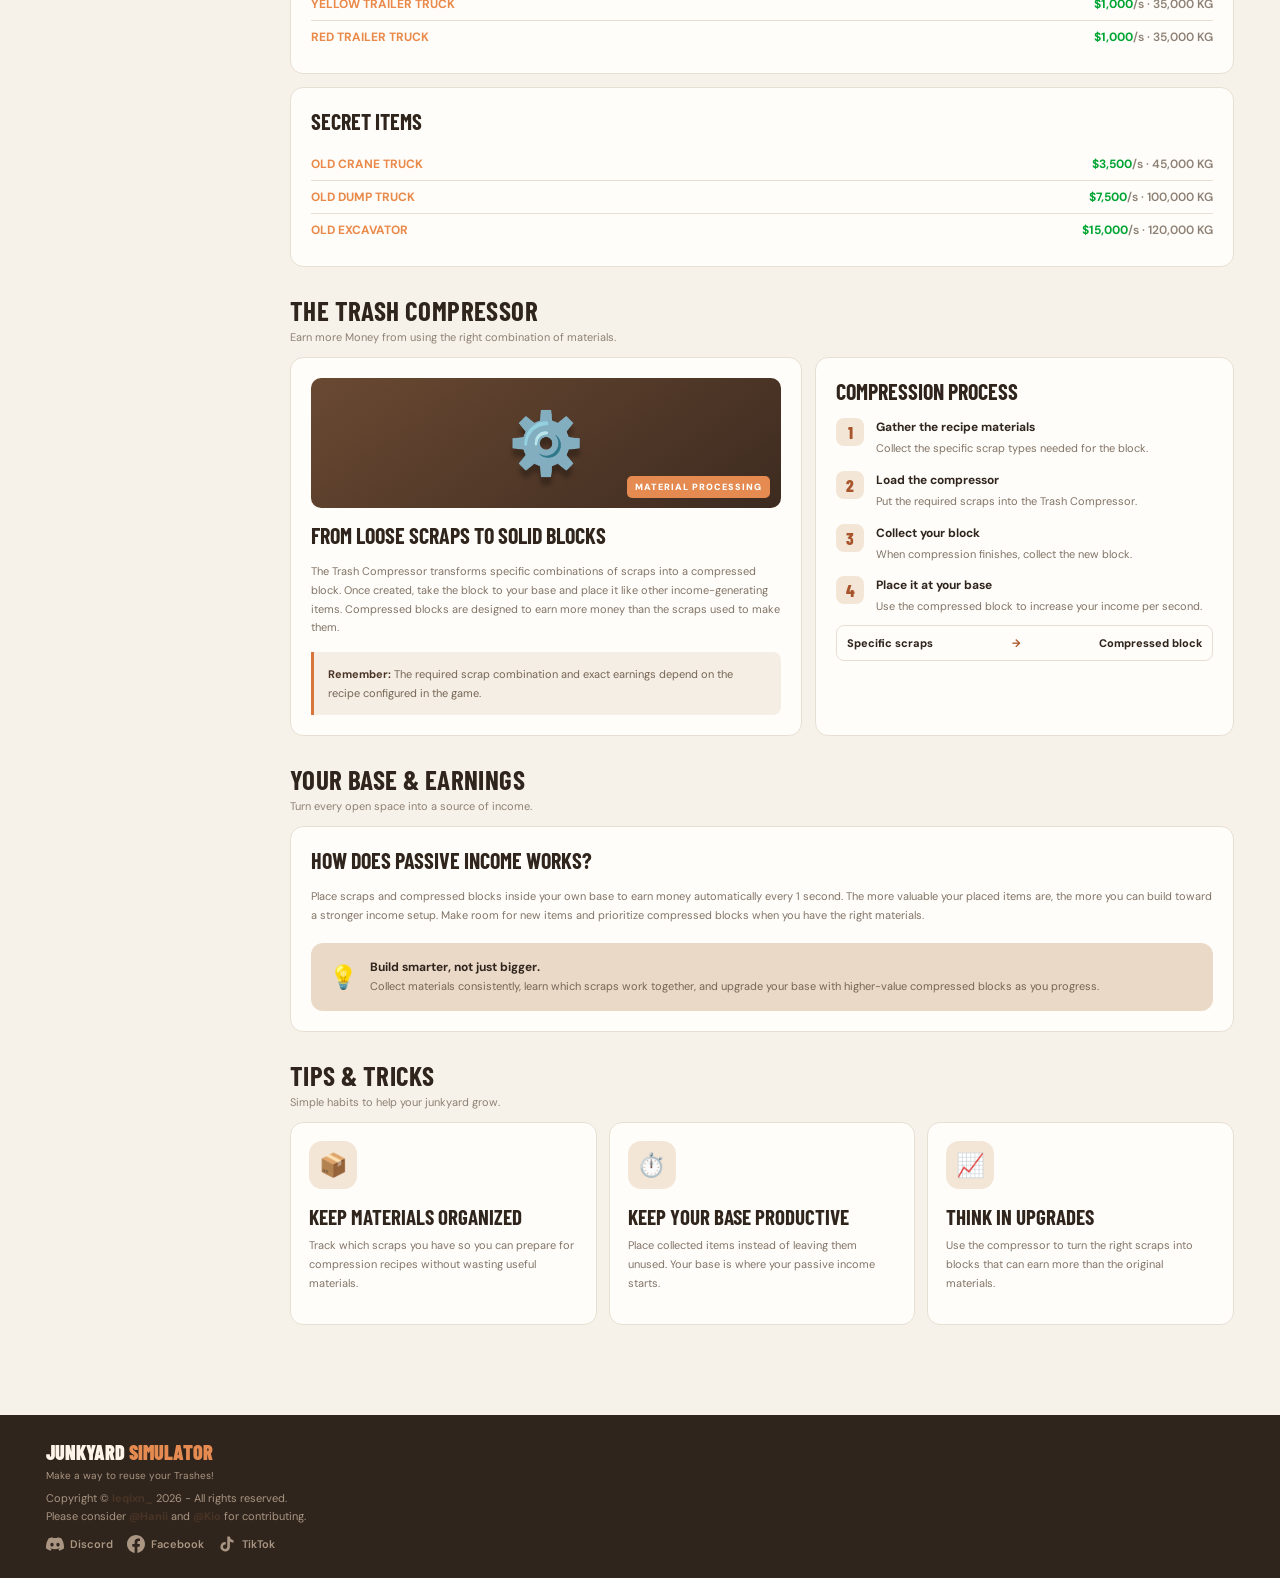
==== commit 32c22dfd: "forklift" ====
--- a/index.html
+++ b/index.html
@@ -335,7 +335,7 @@
 <li><span class="name">WHITE SUV</span><span class="meta"><span class="price">$75</span>/s · 1,250 KG</span></li>
 <li><span class="name">GREEN SUV</span><span class="meta"><span class="price">$75</span>/s · 1,250 KG</span></li>
 <li><span class="name">RED SUV</span><span class="meta"><span class="price">$75</span>/s · 1,250 KG</span></li>
-
+<li><span class="name">OLD FORKLIFT</span><span class="meta"><span class="price">$80</span>/s · 1,000 KG</span></li>
 <li><span class="name">OLD BUS</span><span class="meta"><span class="price">$100</span>/s · 9,000 KG</span></li>
 </ul>
 </div>
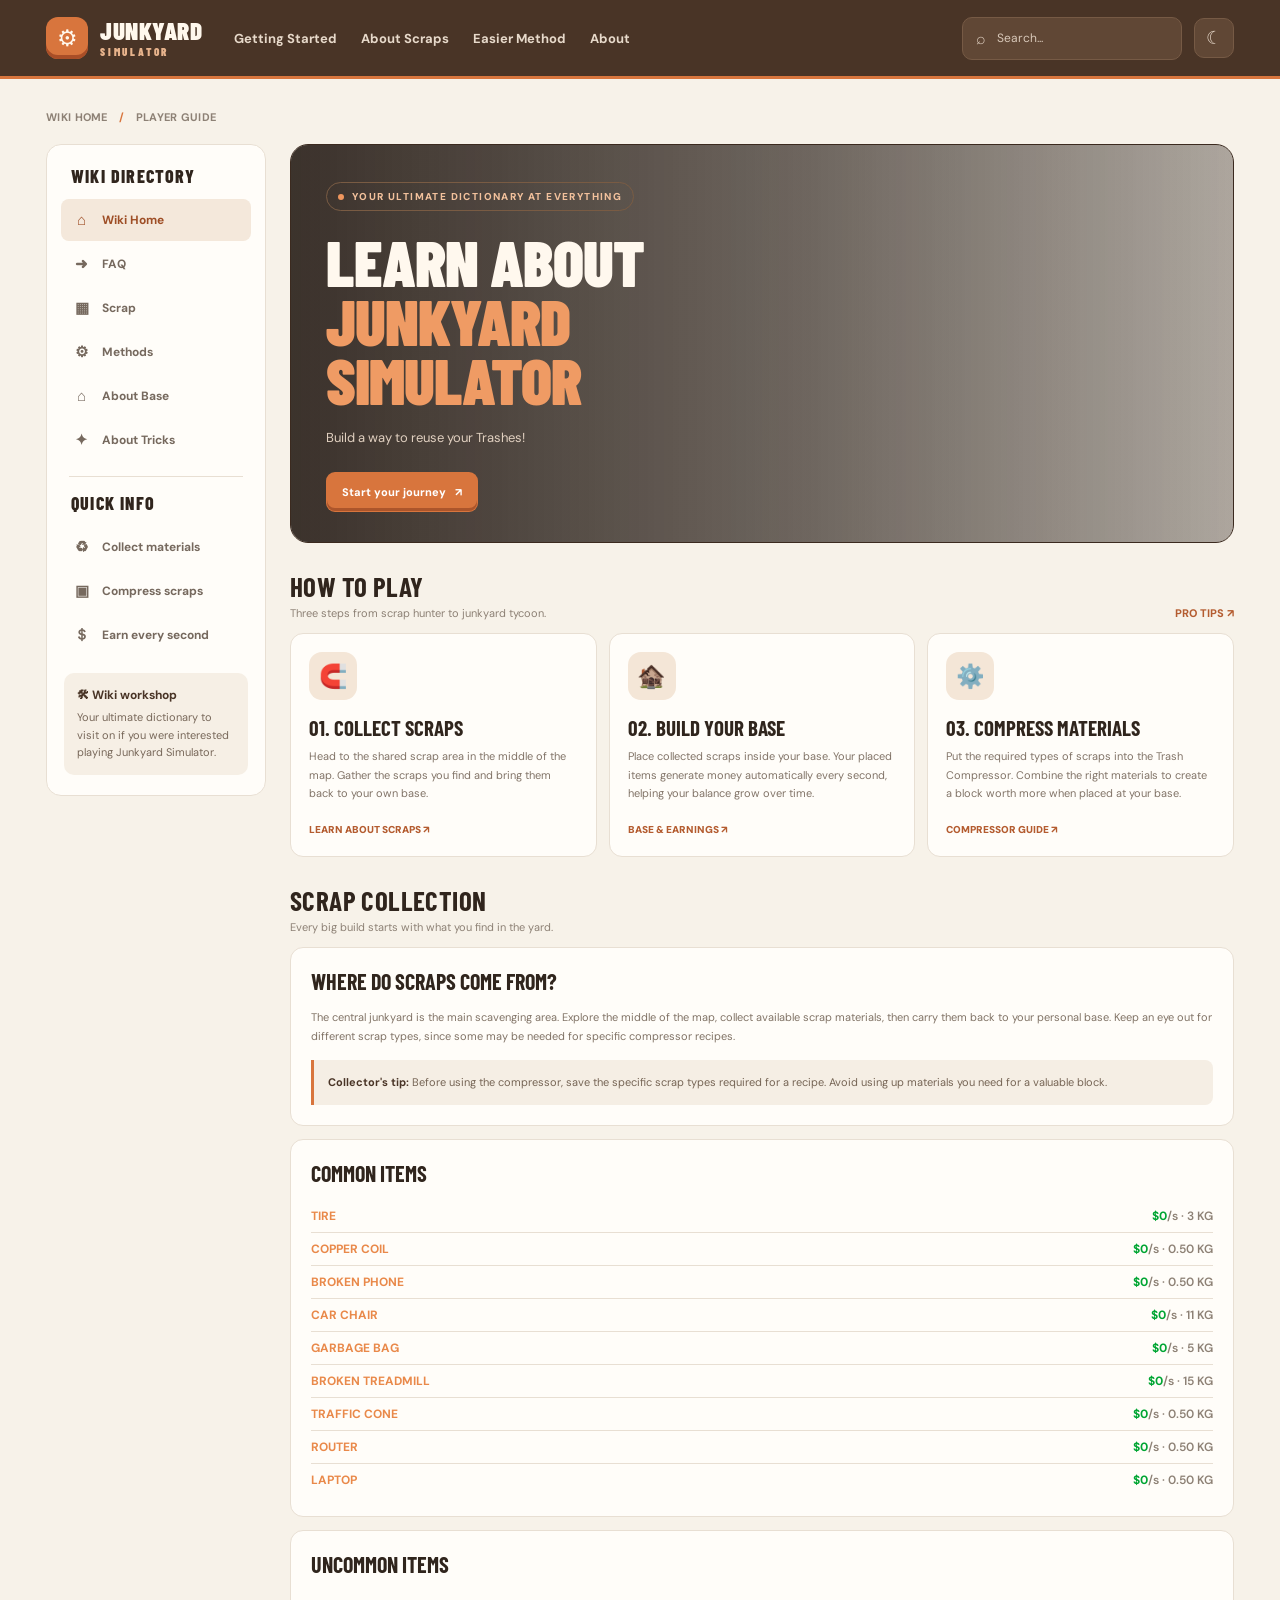
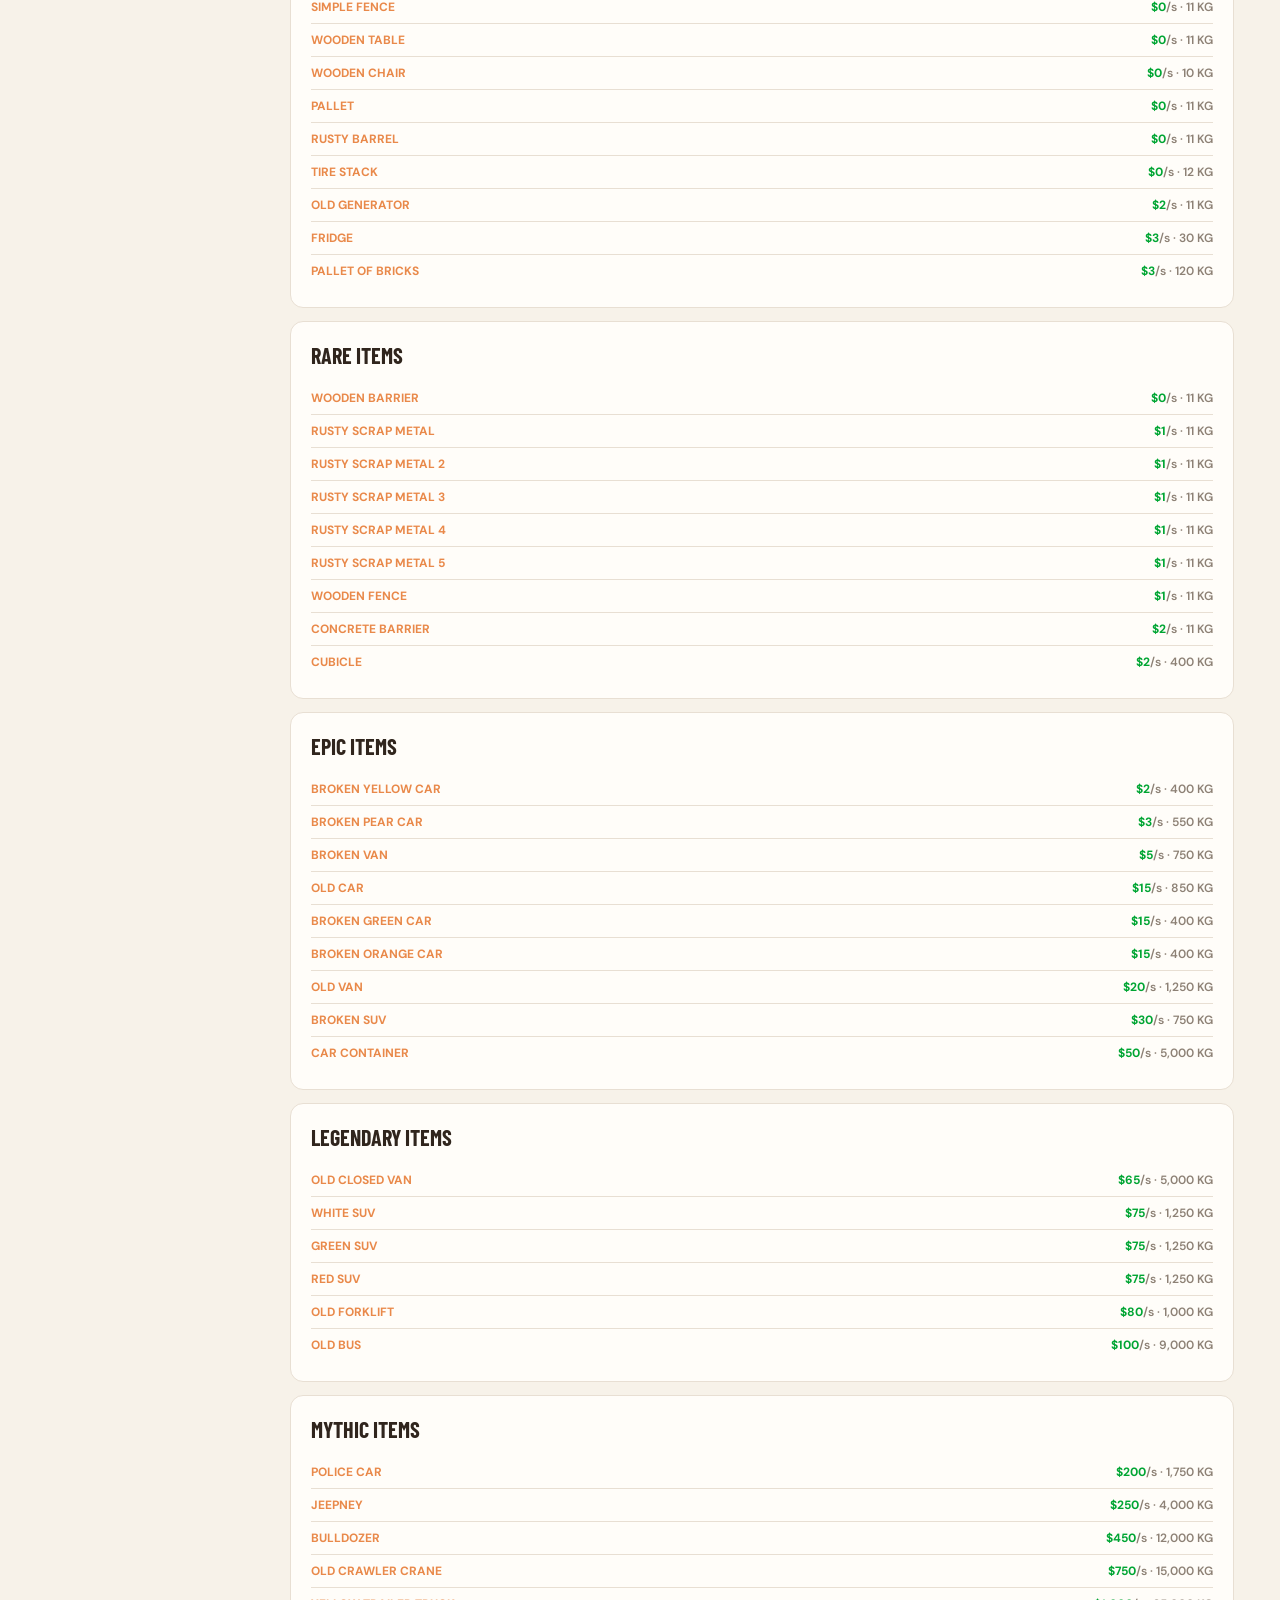
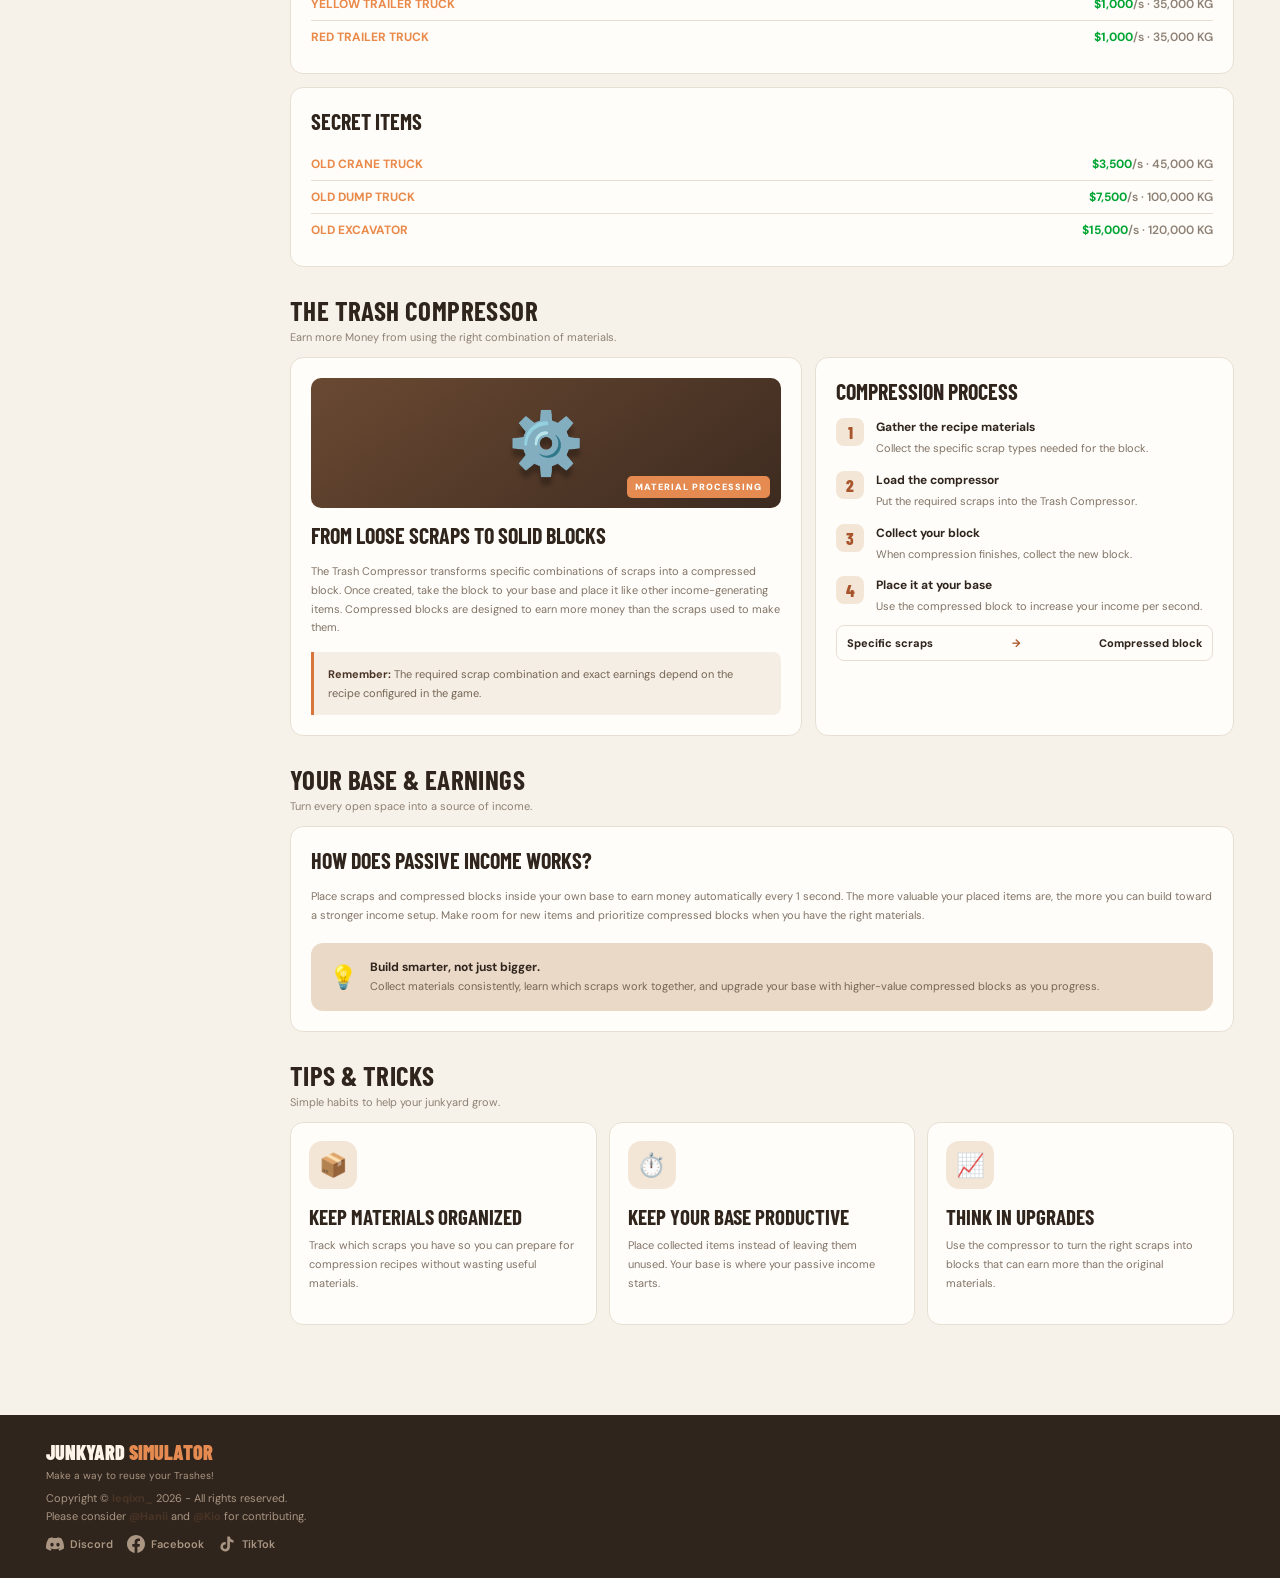
==== commit 014d4254: "oldvan" ====
--- a/index.html
+++ b/index.html
@@ -331,7 +331,7 @@
 <div class="panel" style="margin-top:13px">
 <h3>Legendary Items</h3>
 <ul class="item-list">
-<li><span class="name">OLD CLOSED VAN</span><span class="meta"><span class="price">$50</span>/s · 5,000 KG</span></li>
+<li><span class="name">OLD CLOSED VAN</span><span class="meta"><span class="price">$65</span>/s · 5,000 KG</span></li>
 <li><span class="name">WHITE SUV</span><span class="meta"><span class="price">$75</span>/s · 1,250 KG</span></li>
 <li><span class="name">GREEN SUV</span><span class="meta"><span class="price">$75</span>/s · 1,250 KG</span></li>
 <li><span class="name">RED SUV</span><span class="meta"><span class="price">$75</span>/s · 1,250 KG</span></li>
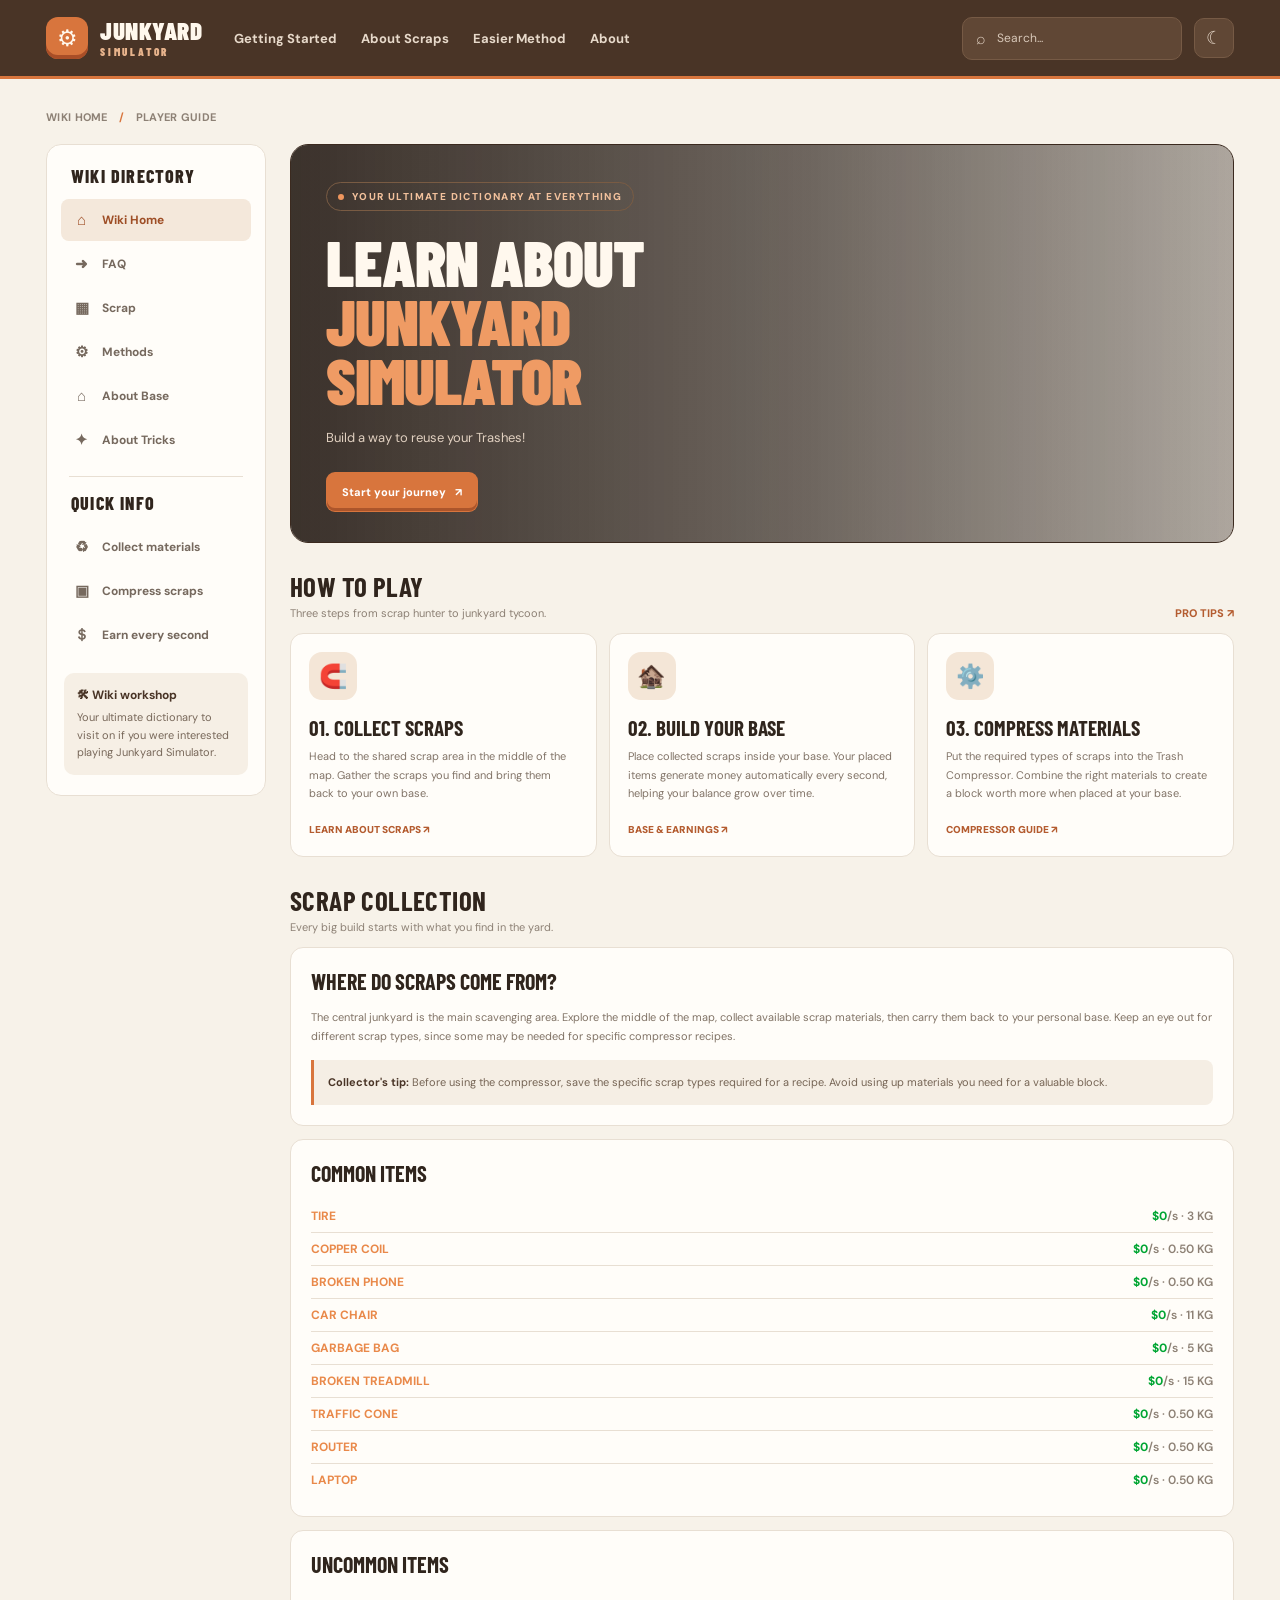
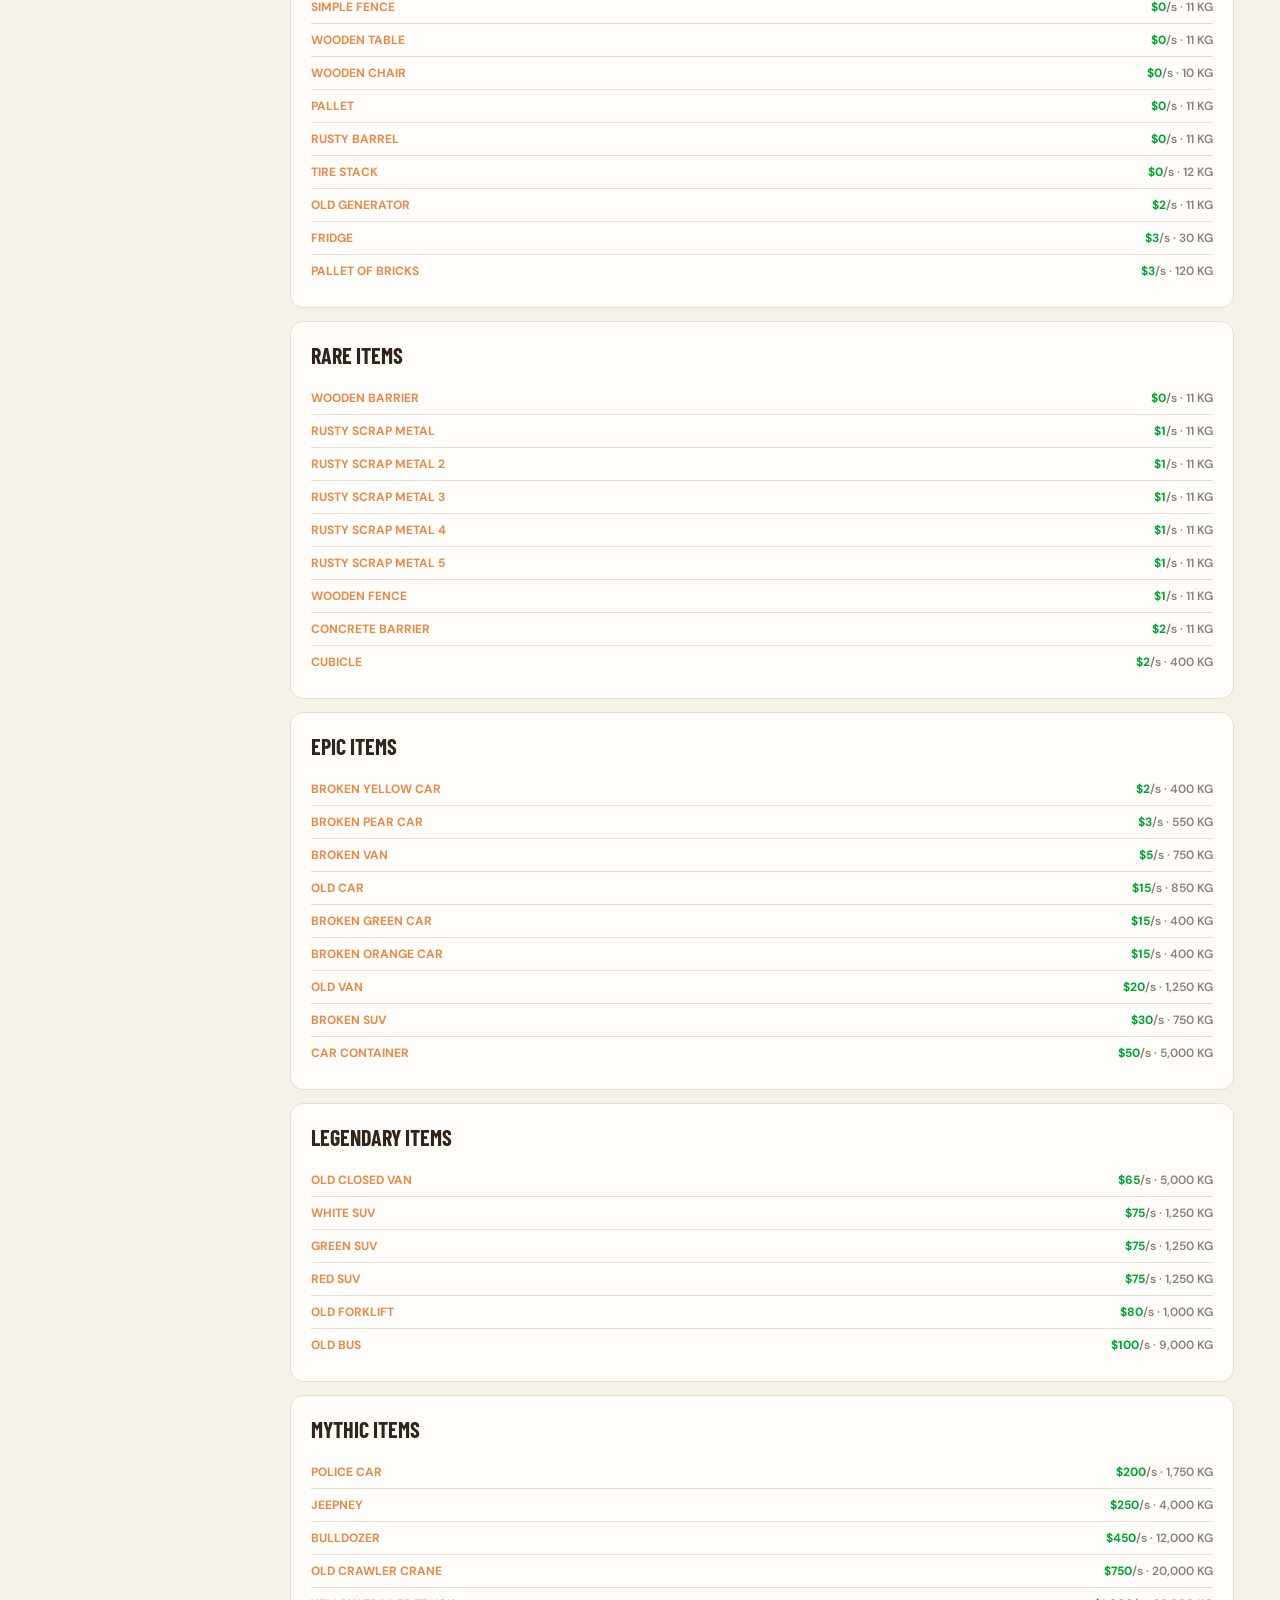
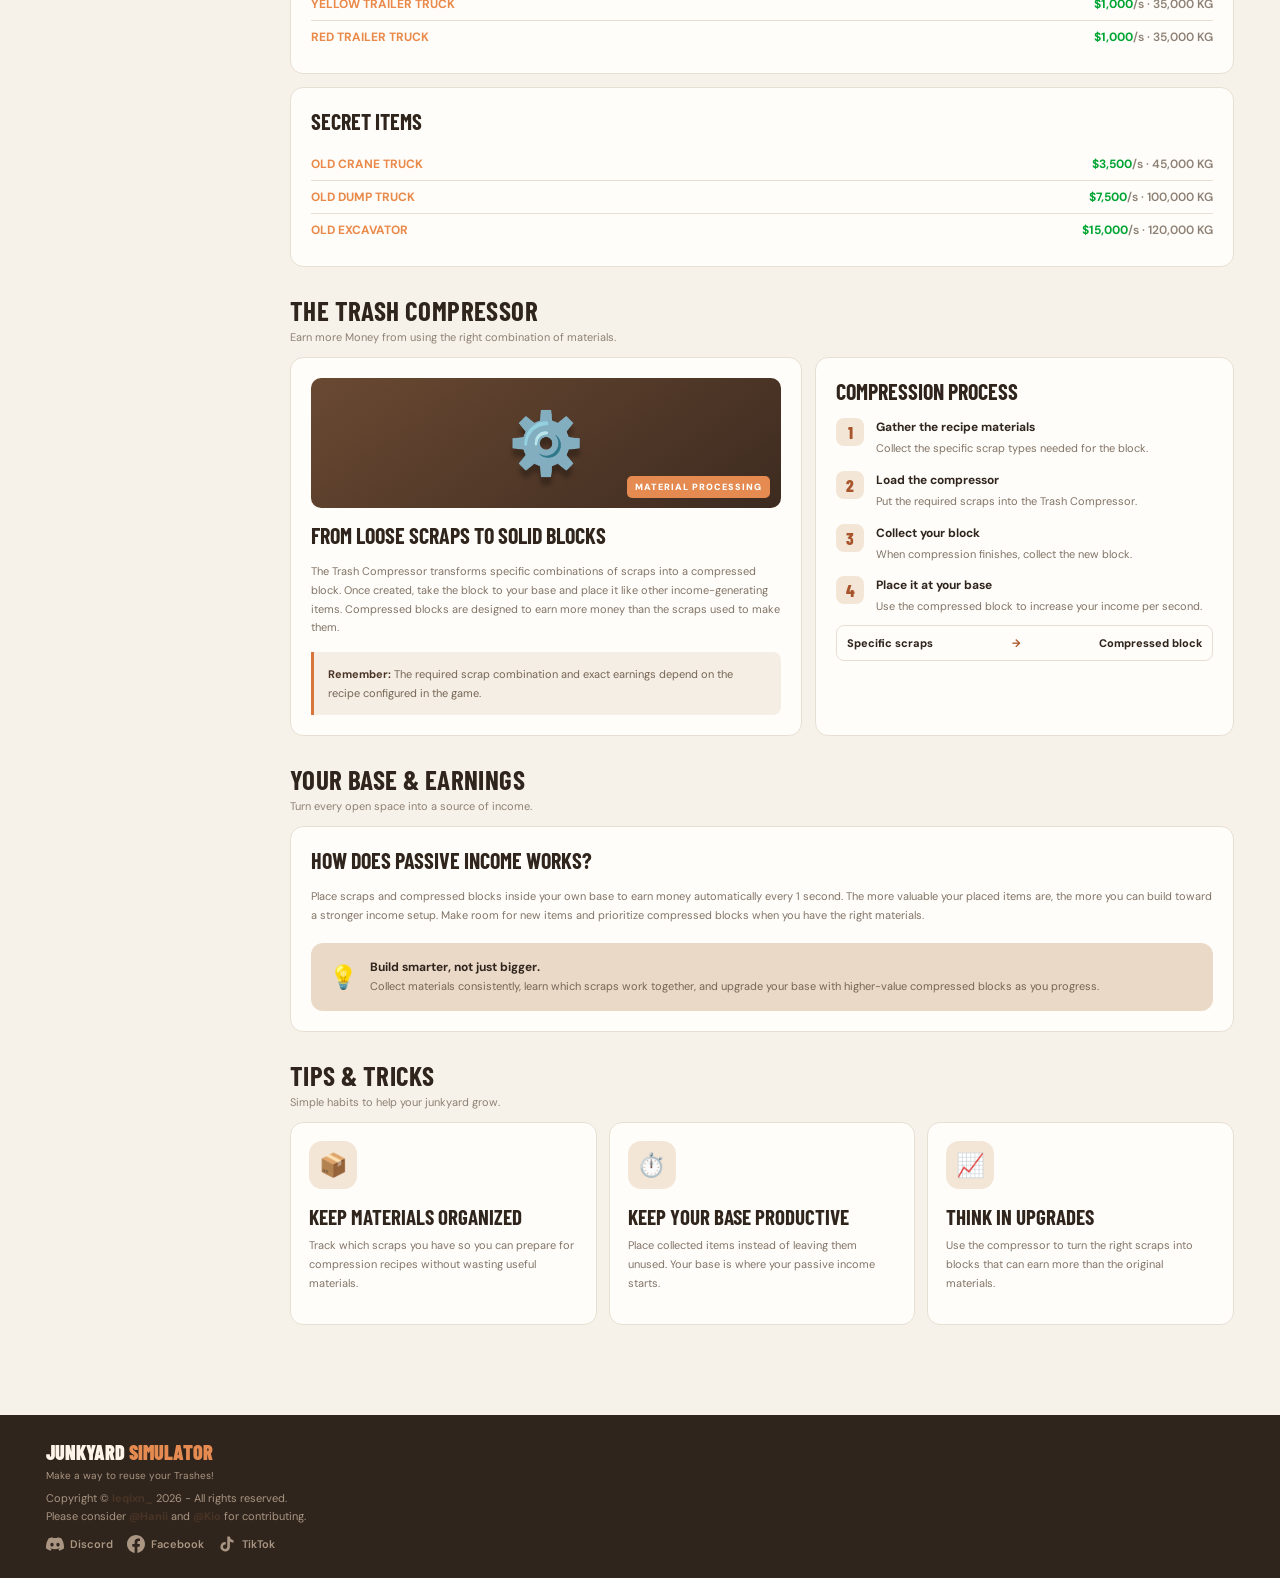
==== commit 35d00369: "crawler" ====
--- a/index.html
+++ b/index.html
@@ -345,7 +345,7 @@
 <li><span class="name">POLICE CAR</span><span class="meta"><span class="price">$200</span>/s · 1,750 KG</span></li>
 <li><span class="name">JEEPNEY</span><span class="meta"><span class="price">$250</span>/s · 4,000 KG</span></li>
 <li><span class="name">BULLDOZER</span><span class="meta"><span class="price">$450</span>/s · 12,000 KG</span></li>
-<li><span class="name">OLD CRAWLER CRANE</span><span class="meta"><span class="price">$750</span>/s · 15,000 KG</span></li>
+<li><span class="name">OLD CRAWLER CRANE</span><span class="meta"><span class="price">$750</span>/s · 20,000 KG</span></li>
 <li><span class="name">YELLOW TRAILER TRUCK</span><span class="meta"><span class="price">$1,000</span>/s · 35,000 KG</span></li>
 <li><span class="name">RED TRAILER TRUCK</span><span class="meta"><span class="price">$1,000</span>/s · 35,000 KG</span></li>
 </ul>
